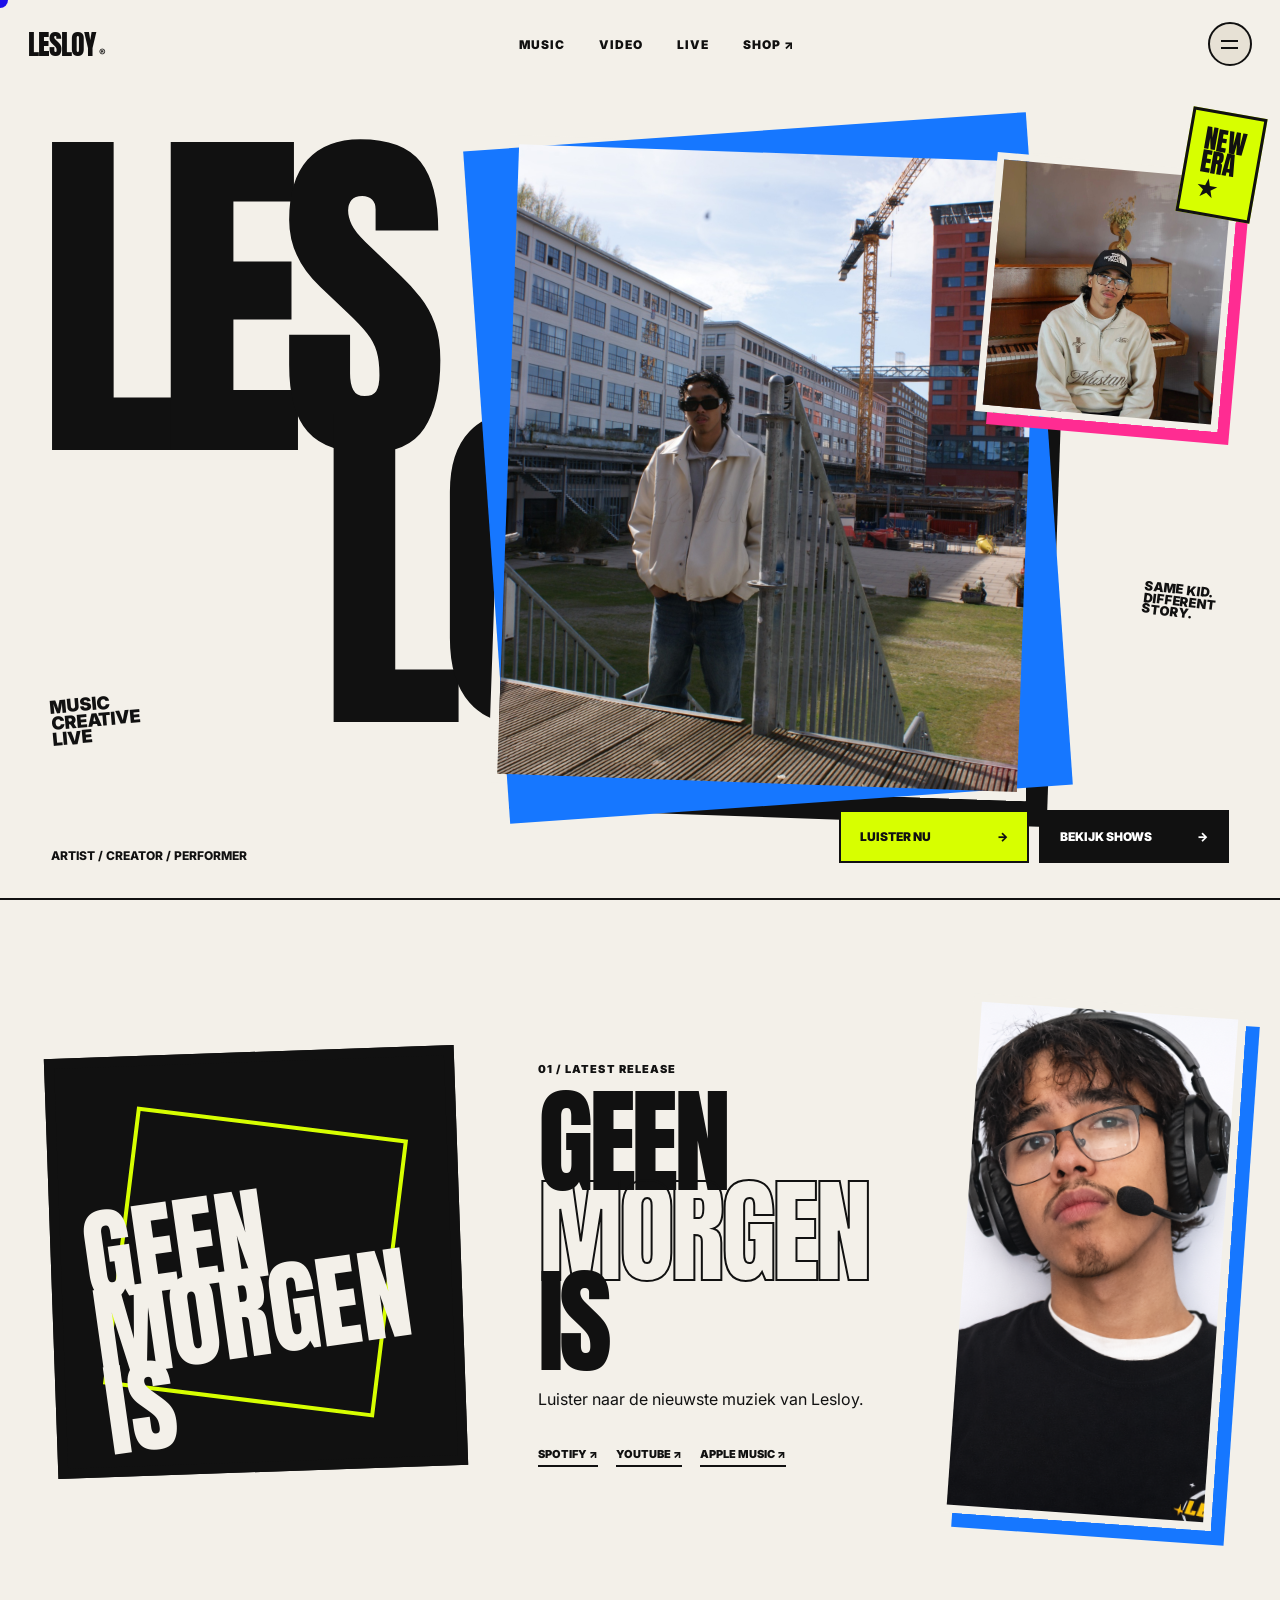
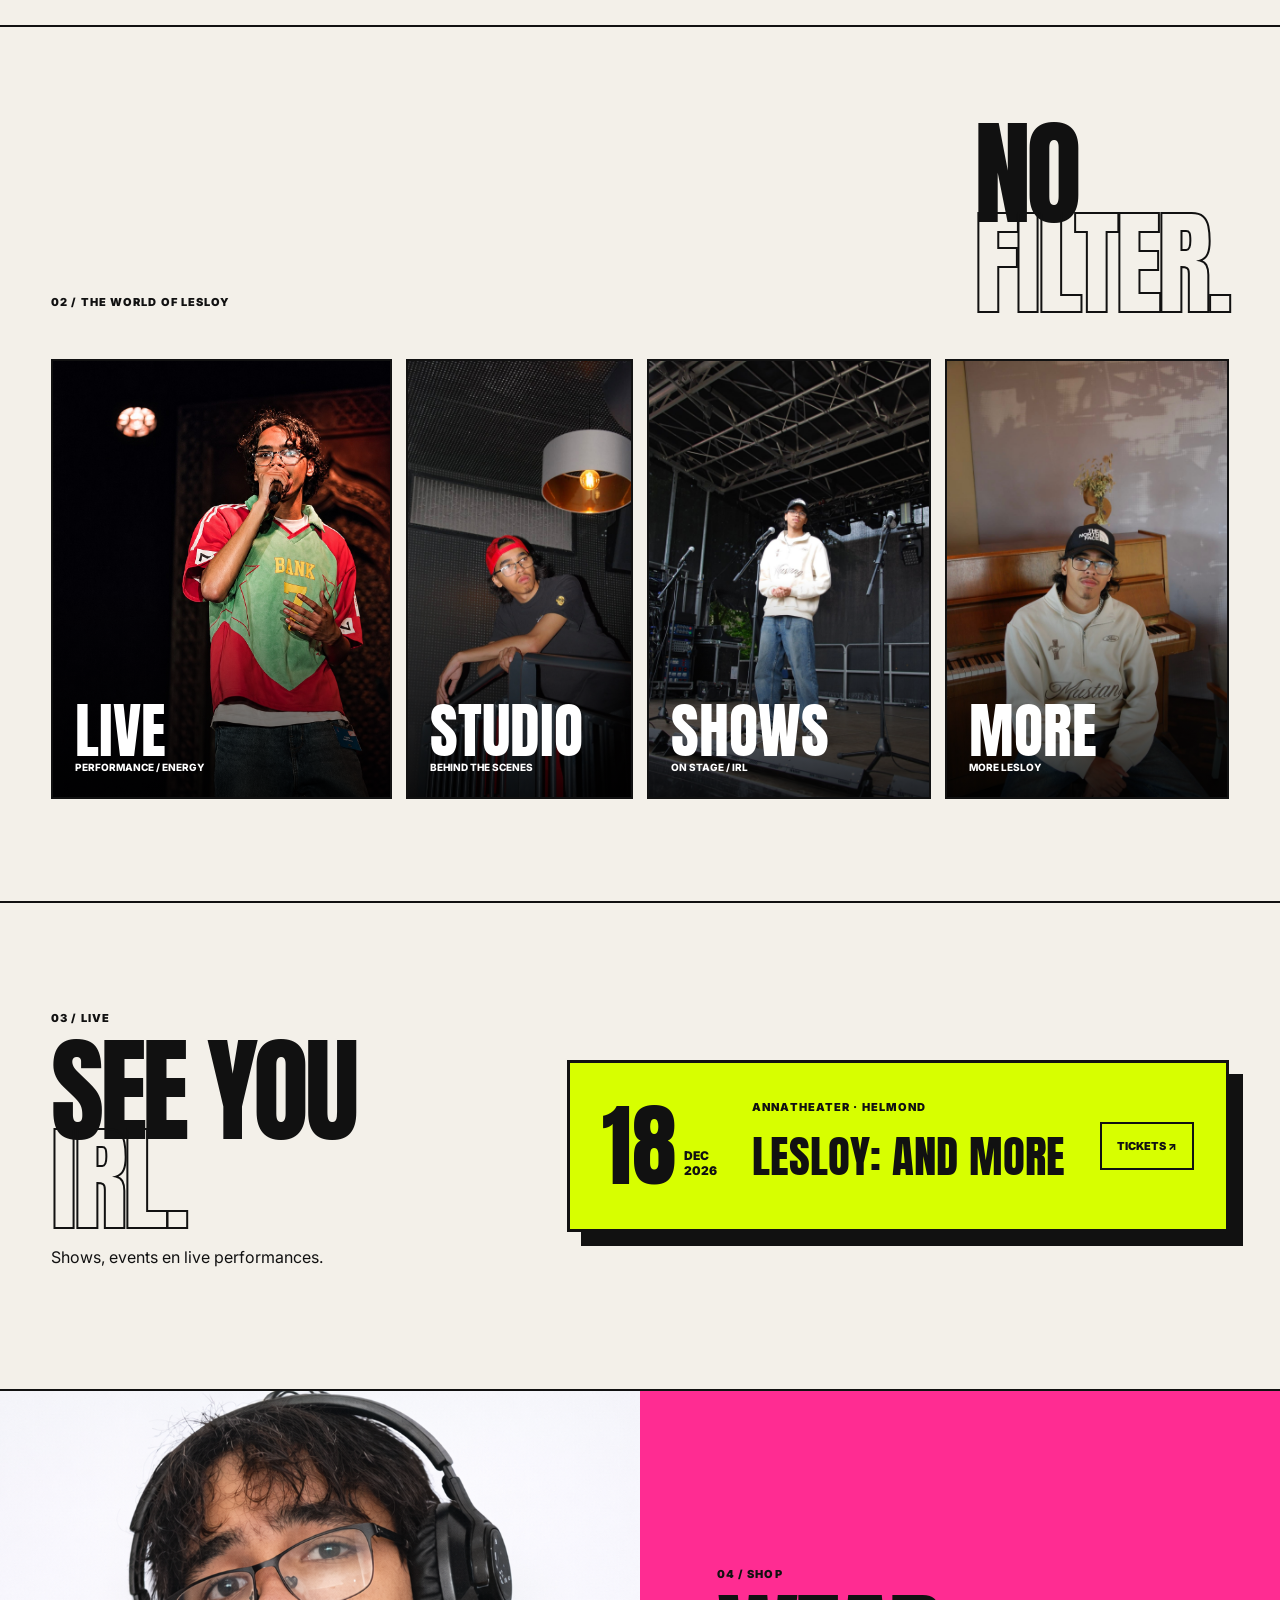
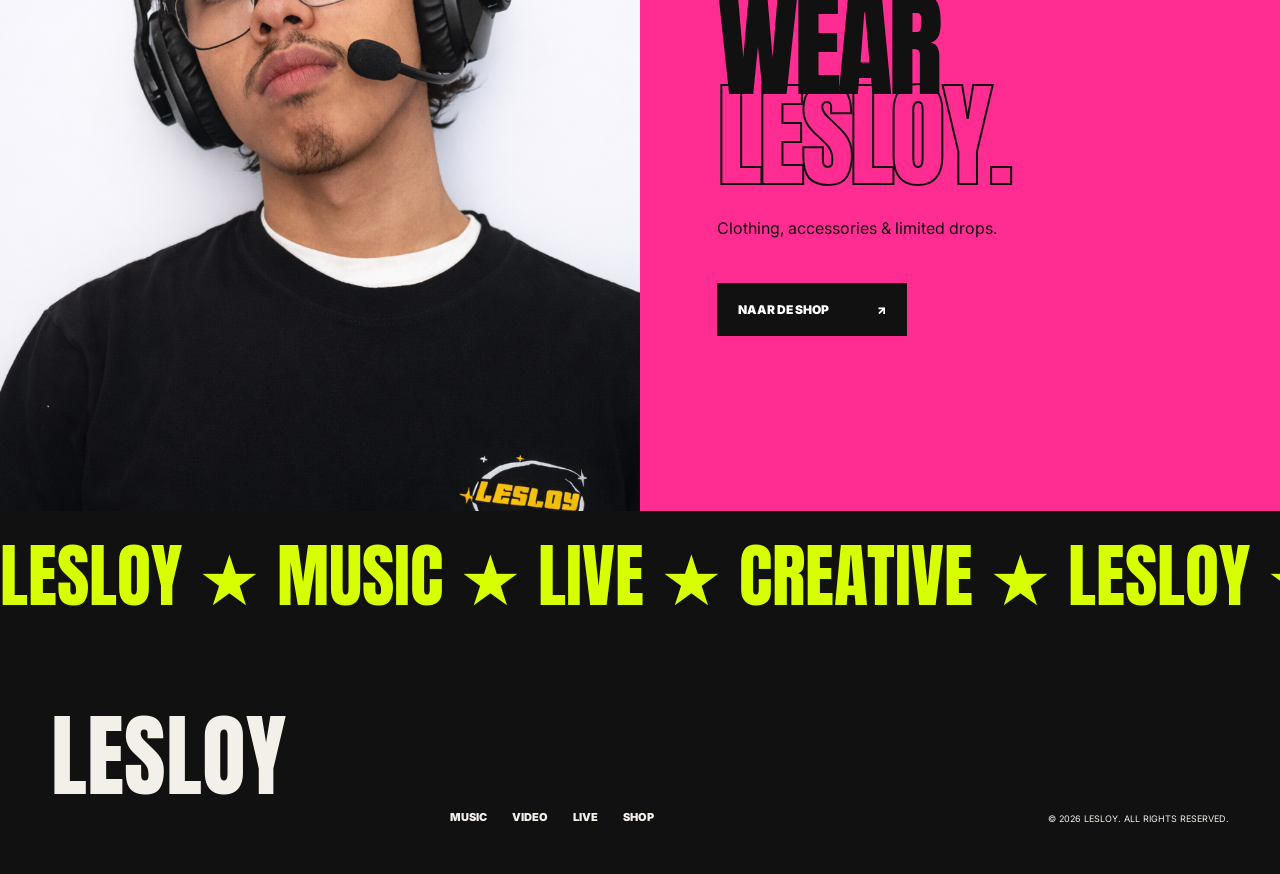
==== index.html @ 7dbcdb93 "Add files via upload" ====
<!doctype html>
<html lang="nl">
<head>
  <meta charset="utf-8">
  <meta name="viewport" content="width=device-width,initial-scale=1">
  <title>LESLOY — Music · Live · Creative</title>
  <meta name="description" content="Lesloy — music, live and creative.">
  <link rel="preconnect" href="https://fonts.googleapis.com">
  <link rel="preconnect" href="https://fonts.gstatic.com" crossorigin>
  <link href="https://fonts.googleapis.com/css2?family=Anton&family=Inter:wght@400;500;600;700;800;900&display=swap" rel="stylesheet">
  <link rel="stylesheet" href="style.css">
</head>
<body>
  <div class="cursor"></div>

  <header class="nav">
    <a class="logo" href="#top">LESLOY<span>®</span></a>
    <nav>
      <a href="#music">Music</a>
      <a href="#video">Video</a>
      <a href="#live">Live</a>
      <a href="https://lesloy.store/en-eur" target="_blank" rel="noreferrer">Shop ↗</a>
    </nav>
    <button class="menu" aria-label="menu"><i></i><i></i></button>
  </header>

  <main id="top">
    <section class="hero">
      <div class="scribble s1">MUSIC<br>CREATIVE<br>LIVE</div>
      <div class="scribble s2">SAME KID.<br>DIFFERENT<br>STORY.</div>
      <div class="hero-title" aria-label="Lesloy">
        <span>LES</span><span>LOY</span>
      </div>
      <div class="hero-photo">
        <img src="assets/hero.jpg" alt="Lesloy in the city">
      </div>
      <div class="hero-side">
        <div class="sticker">NEW<br>ERA<br>★</div>
        <div class="mini-photo"><img src="assets/piano.png" alt="Lesloy"></div>
      </div>
      <div class="hero-bottom">
        <p>Artist / Creator / Performer</p>
        <div class="hero-actions">
          <a class="btn acid" href="#music">Luister nu <span>→</span></a>
          <a class="btn dark" href="#live">Bekijk shows <span>→</span></a>
        </div>
      </div>
    </section>

    <section class="release" id="music">
      <div class="release-art">
        <div class="art-word">GEEN<br>MORGEN<br>IS</div>
      </div>
      <div class="release-copy">
        <small>01 / LATEST RELEASE</small>
        <h2>GEEN<br><em>MORGEN</em> IS</h2>
        <p>Luister naar de nieuwste muziek van Lesloy.</p>
        <div class="stream-row">
          <a href="#" aria-label="Spotify">SPOTIFY ↗</a>
          <a href="#" aria-label="YouTube">YOUTUBE ↗</a>
          <a href="#" aria-label="Apple Music">APPLE MUSIC ↗</a>
        </div>
      </div>
      <img class="release-photo" src="assets/portrait.png" alt="Lesloy portrait">
    </section>

    <section class="grid-section" id="video">
      <div class="section-head">
        <span>02 / THE WORLD OF LESLOY</span>
        <h2>NO<br><em>FILTER.</em></h2>
      </div>
      <div class="photo-grid">
        <article class="tile tile-a">
          <img src="assets/live-red.png" alt="Lesloy live">
          <div><strong>LIVE</strong><span>Performance / Energy</span></div>
        </article>
        <article class="tile tile-b">
          <img src="assets/studio.png" alt="Lesloy in the studio">
          <div><strong>STUDIO</strong><span>Behind the scenes</span></div>
        </article>
        <article class="tile tile-c">
          <img src="assets/stage.png" alt="Lesloy on stage">
          <div><strong>SHOWS</strong><span>On stage / IRL</span></div>
        </article>
        <article class="tile tile-d">
          <img src="assets/piano.png" alt="Lesloy at the piano">
          <div><strong>MORE</strong><span>More Lesloy</span></div>
        </article>
      </div>
    </section>

    <section class="live" id="live">
      <div class="live-copy">
        <small>03 / LIVE</small>
        <h2>SEE YOU<br><em>IRL.</em></h2>
        <p>Shows, events en live performances.</p>
      </div>
      <div class="show-card">
        <div class="show-date"><b>18</b><span>DEC<br>2026</span></div>
        <div><small>ANNATHEATER · HELMOND</small><h3>LESLOY: AND MORE</h3></div>
        <a href="https://lesloy.store/pages/shows" target="_blank" rel="noreferrer">TICKETS ↗</a>
      </div>
    </section>

    <section class="shop">
      <div class="shop-image"><img src="assets/portrait.png" alt="Lesloy"></div>
      <div class="shop-copy">
        <small>04 / SHOP</small>
        <h2>WEAR<br><em>LESLOY.</em></h2>
        <p>Clothing, accessories & limited drops.</p>
        <a class="btn dark" href="https://lesloy.store/en-eur" target="_blank" rel="noreferrer">Naar de shop <span>↗</span></a>
      </div>
    </section>

    <section class="marquee" aria-hidden="true">
      <div>LESLOY ★ MUSIC ★ LIVE ★ CREATIVE ★ LESLOY ★ MUSIC ★ LIVE ★ CREATIVE ★</div>
    </section>
  </main>

  <footer>
    <div class="footer-logo">LESLOY</div>
    <div class="footer-links">
      <a href="#music">Music</a><a href="#video">Video</a><a href="#live">Live</a>
      <a href="https://lesloy.store/en-eur" target="_blank" rel="noreferrer">Shop</a>
    </div>
    <div class="footer-note">© 2026 LESLOY. ALL RIGHTS RESERVED.</div>
  </footer>
  <script src="script.js"></script>
</body>
</html>
---- style.css ----
:root{
  --ink:#111;
  --paper:#f3f0e9;
  --acid:#d7ff00;
  --blue:#1677ff;
  --pink:#ff2c92;
  --line:rgba(17,17,17,.18);
}
*{box-sizing:border-box}
html{scroll-behavior:smooth}
body{margin:0;background:var(--paper);color:var(--ink);font-family:Inter,Arial,sans-serif;overflow-x:hidden}
a{color:inherit;text-decoration:none}
img{width:100%;height:100%;object-fit:cover;display:block}
.nav{position:fixed;z-index:20;top:0;left:0;width:100%;display:flex;align-items:center;justify-content:space-between;padding:22px 28px;mix-blend-mode:multiply}
.logo{font-family:Anton,sans-serif;font-size:28px;letter-spacing:-1px}
.logo span{font:700 10px Inter;margin-left:3px}
.nav nav{display:flex;gap:34px;text-transform:uppercase;font-size:12px;font-weight:900;letter-spacing:.08em}
.nav nav a{position:relative}
.nav nav a:after{content:"";position:absolute;left:0;bottom:-6px;width:0;height:3px;background:var(--ink);transition:.25s}
.nav nav a:hover:after{width:100%}
.menu{width:44px;height:44px;border:2px solid var(--ink);border-radius:50%;background:var(--paper);display:grid;place-content:center;gap:5px}
.menu i{width:17px;height:2px;background:var(--ink);display:block}
.hero{min-height:100vh;position:relative;padding:110px 4vw 40px;overflow:hidden;border-bottom:2px solid var(--ink)}
.hero-title{position:absolute;left:3vw;top:18vh;font-family:Anton,sans-serif;font-size:clamp(150px,28vw,470px);line-height:.76;letter-spacing:-.065em;z-index:2;pointer-events:none}
.hero-title span{display:block}
.hero-title span:last-child{margin-left:22vw}
.hero-photo{position:absolute;z-index:3;width:min(42vw,620px);height:72vh;left:39%;top:16vh;transform:rotate(2deg);border:9px solid var(--paper);box-shadow:22px 25px 0 var(--ink)}
.hero-photo:before{content:"";position:absolute;inset:-22px;background:var(--blue);z-index:-1;transform:rotate(-6deg)}
.hero-side{position:absolute;right:4vw;top:18vh;width:19vw;z-index:4}
.mini-photo{height:260px;border:7px solid var(--paper);transform:rotate(5deg);box-shadow:12px 12px 0 var(--pink)}
.sticker{position:absolute;z-index:5;right:-30px;top:-50px;background:var(--acid);border:3px solid var(--ink);padding:15px 13px;font:26px Anton;line-height:.9;transform:rotate(10deg)}
.scribble{position:absolute;z-index:5;font-weight:900;line-height:.9}
.s1{left:4vw;bottom:17vh;font-size:18px;transform:rotate(-5deg)}
.s2{right:5vw;bottom:31vh;font-size:13px;transform:rotate(7deg)}
.hero-bottom{position:absolute;z-index:6;left:4vw;bottom:35px;right:4vw;display:flex;justify-content:space-between;align-items:end}
.hero-bottom p{font-size:12px;text-transform:uppercase;font-weight:800;margin:0}
.hero-actions{display:flex;gap:10px}
.btn{display:inline-flex;justify-content:space-between;align-items:center;min-width:190px;padding:17px 19px;text-transform:uppercase;font-size:12px;font-weight:900;border:2px solid var(--ink);transition:.2s;gap:25px}
.btn:hover{transform:translate(-4px,-4px);box-shadow:6px 6px 0 var(--ink)}
.btn.acid{background:var(--acid)}
.btn.dark{background:var(--ink);color:white}
.release{display:grid;grid-template-columns:1.2fr 1fr .8fr;min-height:70vh;border-bottom:2px solid var(--ink);padding:8vw 4vw;gap:6vw;align-items:center}
.release-art{height:420px;background:var(--ink);position:relative;overflow:hidden;transform:rotate(-2deg);border:10px solid var(--ink)}
.release-art:after{content:"";position:absolute;inset:15%;border:4px solid var(--acid);transform:rotate(9deg)}
.art-word{position:absolute;z-index:2;color:var(--paper);font:clamp(65px,8vw,130px)/.76 Anton;left:8%;bottom:8%;transform:rotate(-6deg)}
.release-copy small,.live small,.shop small,.section-head span{font-size:11px;font-weight:900;letter-spacing:.1em}
.release-copy h2,.section-head h2,.live h2,.shop h2{font:clamp(70px,9vw,145px)/.78 Anton;margin:20px 0;letter-spacing:-.04em}
em{font-style:normal;-webkit-text-stroke:2px var(--ink);color:transparent}
.release-copy p,.live p,.shop p{max-width:360px;line-height:1.6}
.stream-row{display:flex;gap:18px;margin-top:35px;flex-wrap:wrap}
.stream-row a{font-size:11px;font-weight:900;border-bottom:2px solid var(--ink);padding-bottom:4px}
.release-photo{height:520px;transform:rotate(4deg);border:8px solid var(--paper);box-shadow:14px 14px 0 var(--blue)}
.grid-section{padding:8vw 4vw;border-bottom:2px solid var(--ink)}
.section-head{display:flex;justify-content:space-between;align-items:end;margin-bottom:50px}
.section-head h2{margin:0}
.photo-grid{display:grid;grid-template-columns:1.2fr .8fr 1fr 1fr;gap:14px}
.tile{height:440px;position:relative;overflow:hidden;border:2px solid var(--ink)}
.tile img{transition:transform .6s}
.tile:hover img{transform:scale(1.05)}
.tile:after{content:"";position:absolute;inset:0;background:linear-gradient(transparent 50%,rgba(0,0,0,.8))}
.tile div{position:absolute;z-index:2;bottom:22px;left:22px;color:white}
.tile strong{display:block;font:60px Anton;line-height:.8}
.tile span{font-size:10px;font-weight:800;text-transform:uppercase}
.live{padding:8vw 4vw;display:grid;grid-template-columns:1fr 1.6fr;gap:8vw;border-bottom:2px solid var(--ink);align-items:center}
.show-card{background:var(--acid);border:3px solid var(--ink);padding:32px;display:grid;grid-template-columns:120px 1fr auto;gap:30px;align-items:center;box-shadow:14px 14px 0 var(--ink)}
.show-date{display:flex;align-items:end;gap:8px}
.show-date b{font:90px Anton;line-height:.7}
.show-date span{font-size:12px;font-weight:900}
.show-card h3{font:45px Anton;margin:7px 0}
.show-card a{font-size:11px;font-weight:900;border:2px solid var(--ink);padding:15px}
.shop{display:grid;grid-template-columns:1fr 1fr;min-height:70vh;border-bottom:2px solid var(--ink)}
.shop-image{height:80vh}
.shop-copy{padding:8vw 6vw;display:flex;flex-direction:column;justify-content:center;background:var(--pink)}
.shop-copy .btn{width:max-content;margin-top:25px}
.marquee{overflow:hidden;white-space:nowrap;background:var(--ink);color:var(--acid);font:70px Anton;padding:10px 0}
.marquee div{display:inline-block;animation:marquee 20s linear infinite}
@keyframes marquee{to{transform:translateX(-50%)}}
footer{background:var(--ink);color:var(--paper);padding:50px 4vw;display:grid;grid-template-columns:1fr 1fr 1fr;gap:20px;align-items:end}
.footer-logo{font:90px Anton}
.footer-links{display:flex;gap:25px;text-transform:uppercase;font-size:11px;font-weight:900}
.footer-note{text-align:right;font-size:9px}
.cursor{position:fixed;width:16px;height:16px;border-radius:50%;background:var(--acid);mix-blend-mode:difference;z-index:100;pointer-events:none;transform:translate(-50%,-50%);transition:width .15s,height .15s}
@media(max-width:900px){
  .nav{padding:17px}
  .nav nav{display:none}
  .hero{min-height:900px;padding:90px 17px 25px}
  .hero-title{font-size:42vw;top:22vh;left:2vw}
  .hero-title span:last-child{margin-left:8vw}
  .hero-photo{left:12%;top:27vh;width:70vw;height:52vh}
  .hero-side{right:4vw;top:17vh;width:30vw}
  .mini-photo{height:170px}
  .scribble.s1{left:5vw;bottom:16vh}.scribble.s2{right:4vw;bottom:28vh}
  .hero-bottom{display:block;bottom:25px}.hero-actions{margin-top:14px;flex-direction:column}
  .btn{width:100%;min-width:0}
  .release,.live,.shop{grid-template-columns:1fr;padding:16vw 5vw;gap:50px}
  .release-art{height:330px}.release-photo{height:460px}
  .section-head{display:block}.photo-grid{grid-template-columns:1fr 1fr}.tile{height:330px}
  .tile strong{font-size:43px}
  .show-card{grid-template-columns:1fr;gap:18px}
  .show-date b{font-size:70px}
  .shop-image{height:65vh}
  .shop-copy h2{font-size:90px}
  footer{grid-template-columns:1fr}.footer-note{text-align:left}
}

.reveal{opacity:0;transform:translateY(35px);transition:opacity .8s ease,transform .8s ease}
.reveal.in{opacity:1;transform:none}
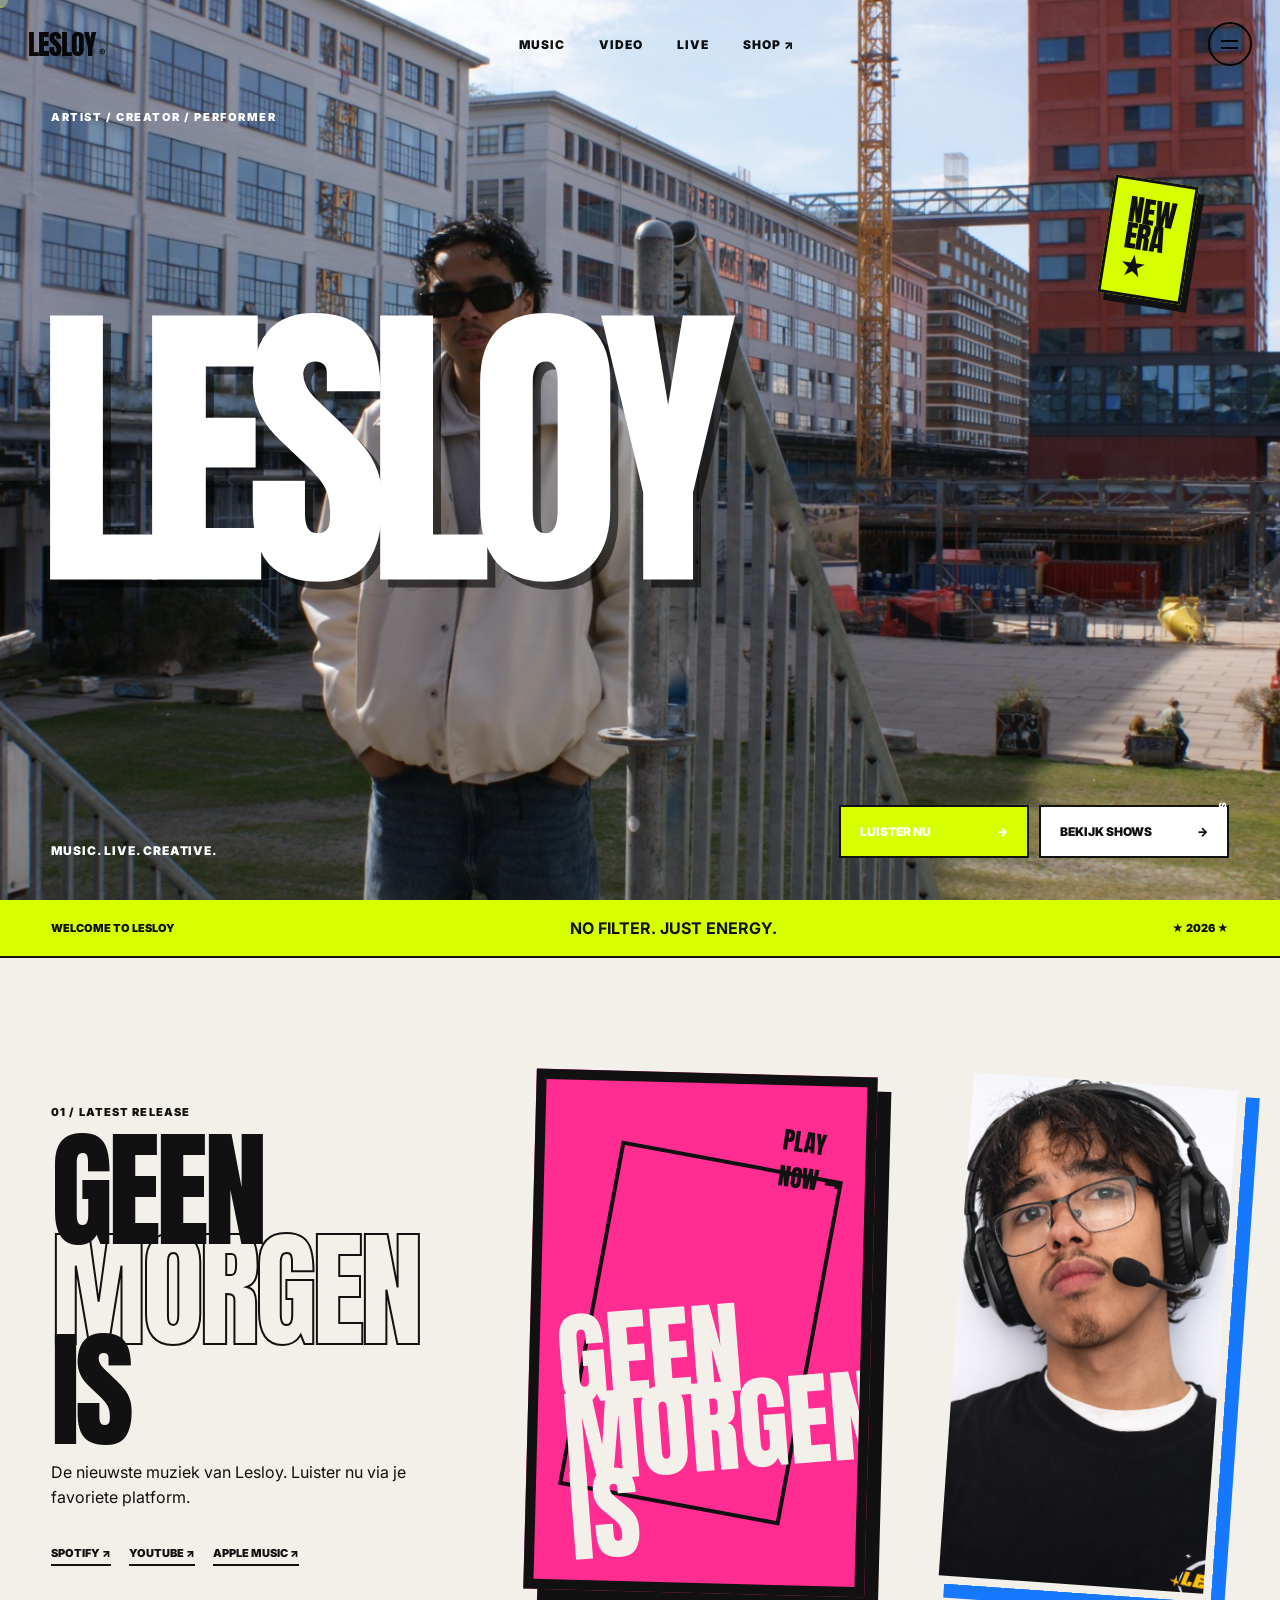
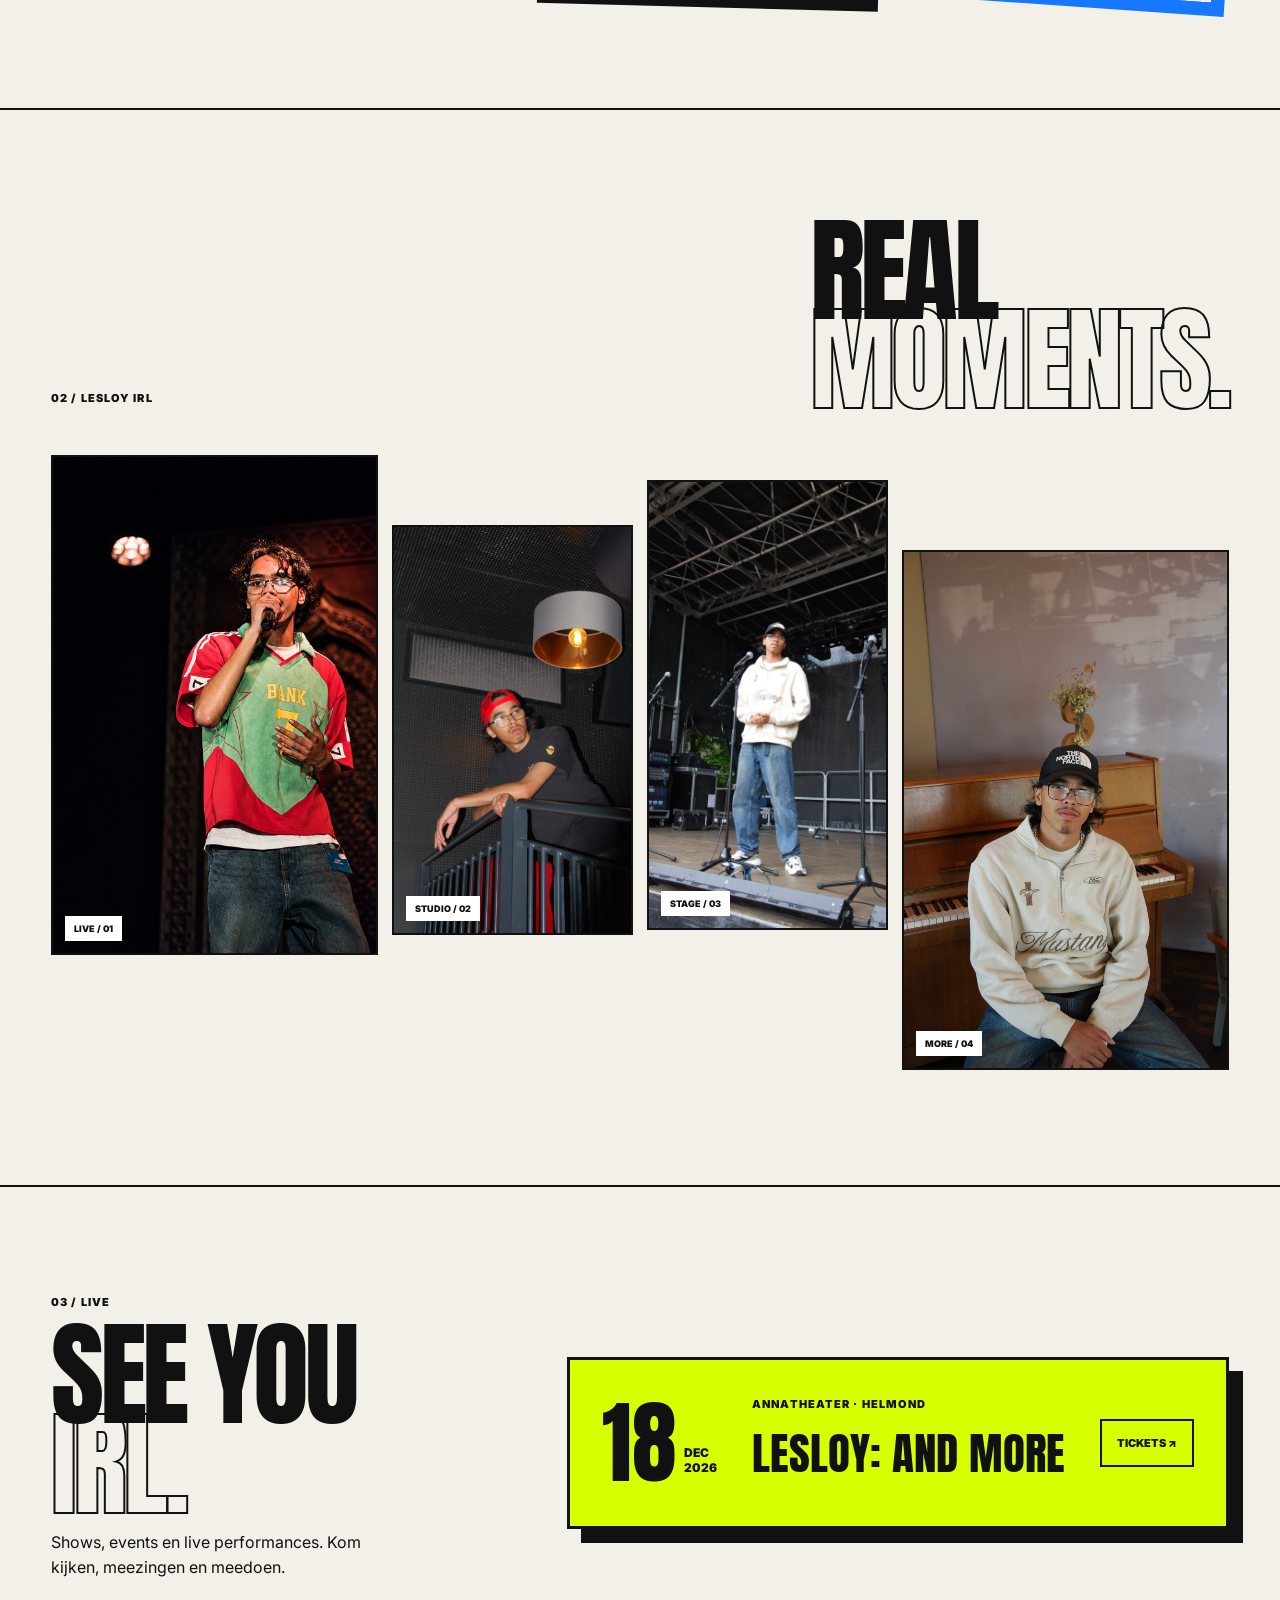
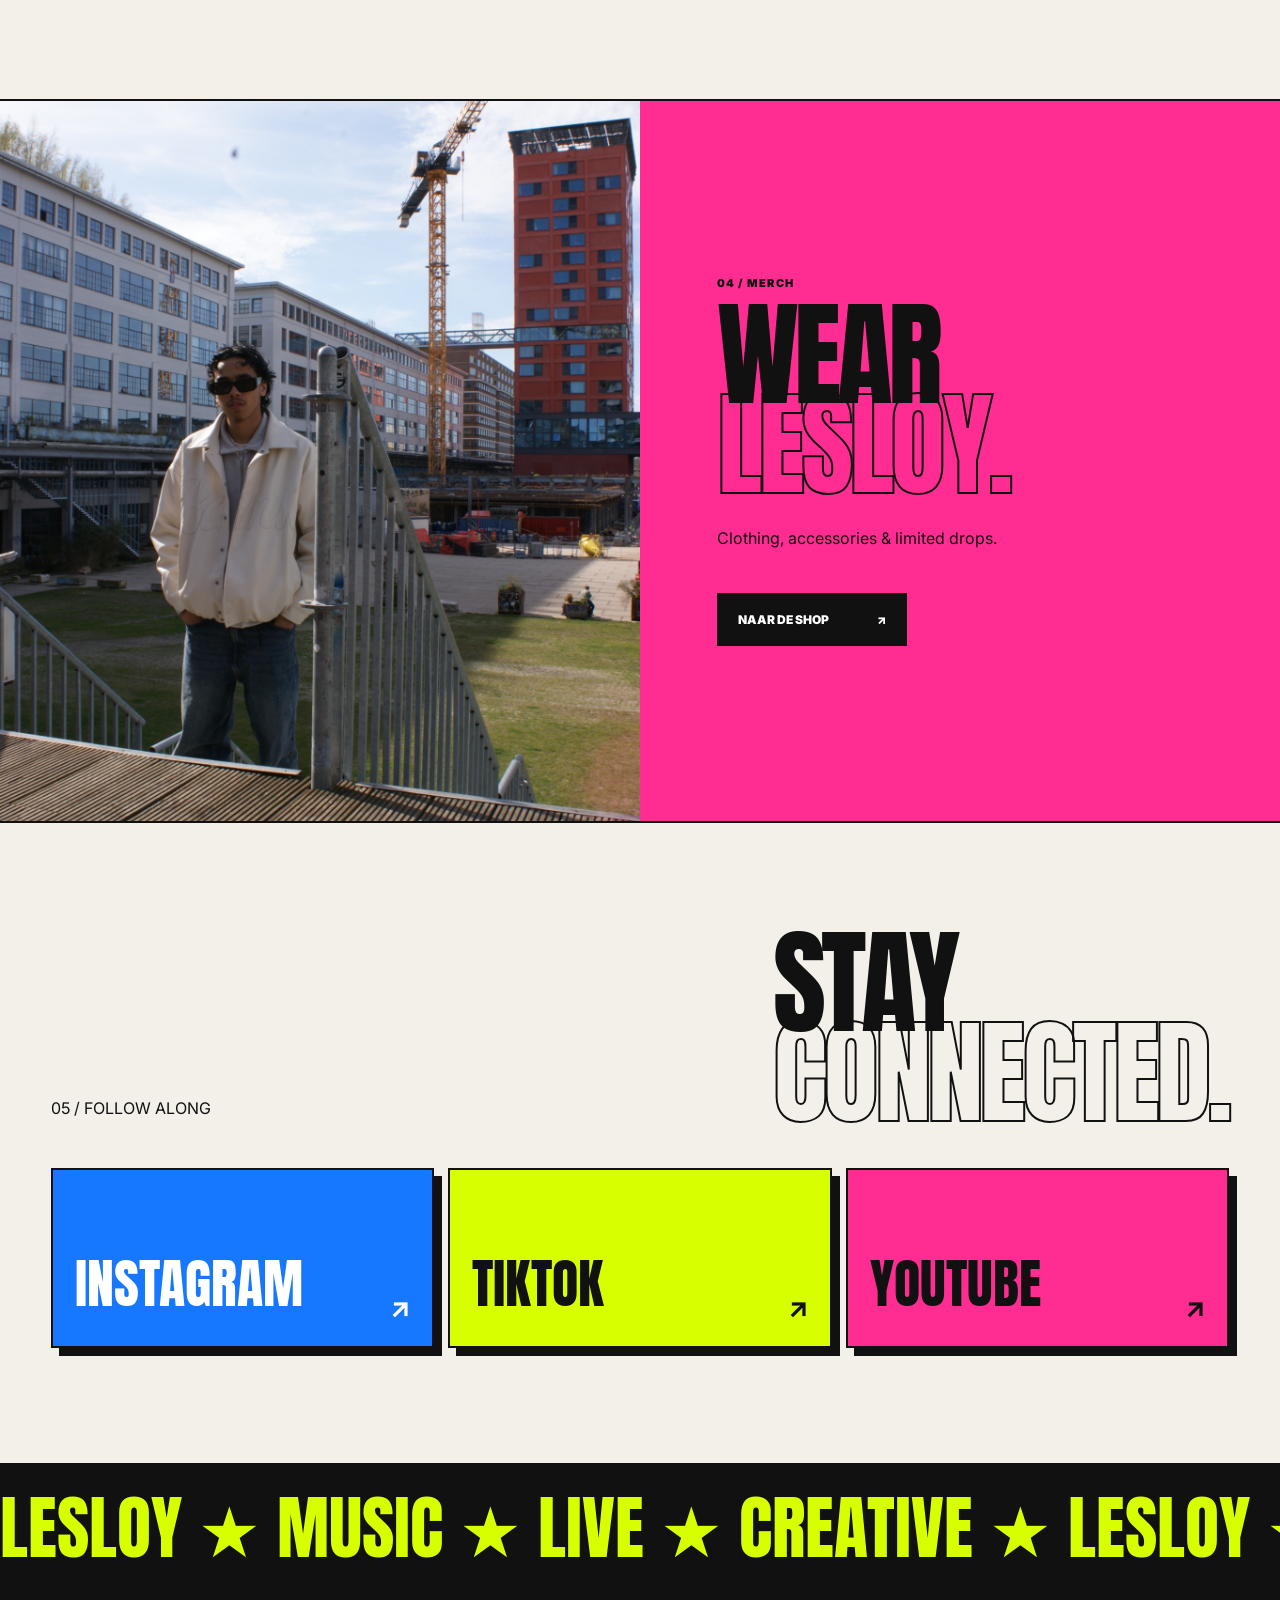
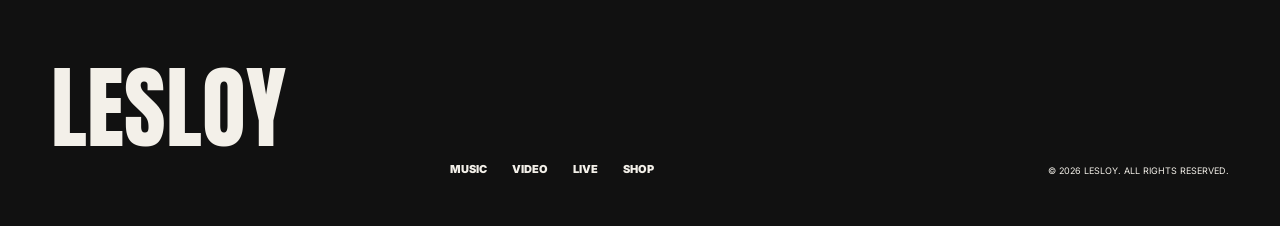
==== commit 5fbef261: "Add files via upload" ====
--- a/index.html
+++ b/index.html
@@ -25,97 +25,95 @@
   </header>
 
   <main id="top">
-    <section class="hero">
-      <div class="scribble s1">MUSIC<br>CREATIVE<br>LIVE</div>
-      <div class="scribble s2">SAME KID.<br>DIFFERENT<br>STORY.</div>
-      <div class="hero-title" aria-label="Lesloy">
-        <span>LES</span><span>LOY</span>
+  <section class="hero">
+    <div class="hero-photo"><img src="assets/hero.jpg" alt="Lesloy"></div>
+    <div class="hero-overlay"></div>
+    <div class="hero-word">LESLOY</div>
+    <div class="hero-tag">ARTIST / CREATOR / PERFORMER</div>
+    <div class="hero-sticker">NEW<br>ERA<br>★</div>
+    <div class="hero-copy">
+      <p>Music. Live. Creative.</p>
+      <div class="hero-actions">
+        <a class="btn acid" href="#music">Luister nu <span>→</span></a>
+        <a class="btn light" href="#live">Bekijk shows <span>→</span></a>
       </div>
-      <div class="hero-photo">
-        <img src="assets/hero.jpg" alt="Lesloy in the city">
+    </div>
+    <div class="hero-scroll">SCROLL ↓</div>
+  </section>
+
+  <section class="intro-strip">
+    <span>WELCOME TO LESLOY</span>
+    <strong>NO FILTER. JUST ENERGY.</strong>
+    <span>★ 2026 ★</span>
+  </section>
+
+  <section class="release" id="music">
+    <div class="release-copy">
+      <small>01 / LATEST RELEASE</small>
+      <h2>GEEN<br><em>MORGEN</em> IS</h2>
+      <p>De nieuwste muziek van Lesloy. Luister nu via je favoriete platform.</p>
+      <div class="stream-row">
+        <a href="#" aria-label="Spotify">SPOTIFY ↗</a>
+        <a href="#" aria-label="YouTube">YOUTUBE ↗</a>
+        <a href="#" aria-label="Apple Music">APPLE MUSIC ↗</a>
       </div>
-      <div class="hero-side">
-        <div class="sticker">NEW<br>ERA<br>★</div>
-        <div class="mini-photo"><img src="assets/piano.png" alt="Lesloy"></div>
-      </div>
-      <div class="hero-bottom">
-        <p>Artist / Creator / Performer</p>
-        <div class="hero-actions">
-          <a class="btn acid" href="#music">Luister nu <span>→</span></a>
-          <a class="btn dark" href="#live">Bekijk shows <span>→</span></a>
-        </div>
-      </div>
-    </section>
+    </div>
+    <div class="release-art">
+      <div class="art-word">GEEN<br>MORGEN<br>IS</div>
+      <span>PLAY<br>NOW →</span>
+    </div>
+    <div class="release-photo"><img src="assets/portrait.png" alt="Lesloy portrait"></div>
+  </section>
 
-    <section class="release" id="music">
-      <div class="release-art">
-        <div class="art-word">GEEN<br>MORGEN<br>IS</div>
-      </div>
-      <div class="release-copy">
-        <small>01 / LATEST RELEASE</small>
-        <h2>GEEN<br><em>MORGEN</em> IS</h2>
-        <p>Luister naar de nieuwste muziek van Lesloy.</p>
-        <div class="stream-row">
-          <a href="#" aria-label="Spotify">SPOTIFY ↗</a>
-          <a href="#" aria-label="YouTube">YOUTUBE ↗</a>
-          <a href="#" aria-label="Apple Music">APPLE MUSIC ↗</a>
-        </div>
-      </div>
-      <img class="release-photo" src="assets/portrait.png" alt="Lesloy portrait">
-    </section>
+  <section class="gallery" id="video">
+    <div class="section-head">
+      <span>02 / LESLOY IRL</span>
+      <h2>REAL<br><em>MOMENTS.</em></h2>
+    </div>
+    <div class="gallery-grid">
+      <figure class="photo p1"><img src="assets/live-red.png" alt="Lesloy live"><figcaption>LIVE / 01</figcaption></figure>
+      <figure class="photo p2"><img src="assets/studio.png" alt="Lesloy studio"><figcaption>STUDIO / 02</figcaption></figure>
+      <figure class="photo p3"><img src="assets/stage.png" alt="Lesloy stage"><figcaption>STAGE / 03</figcaption></figure>
+      <figure class="photo p4"><img src="assets/piano.png" alt="Lesloy piano"><figcaption>MORE / 04</figcaption></figure>
+    </div>
+  </section>
 
-    <section class="grid-section" id="video">
-      <div class="section-head">
-        <span>02 / THE WORLD OF LESLOY</span>
-        <h2>NO<br><em>FILTER.</em></h2>
-      </div>
-      <div class="photo-grid">
-        <article class="tile tile-a">
-          <img src="assets/live-red.png" alt="Lesloy live">
-          <div><strong>LIVE</strong><span>Performance / Energy</span></div>
-        </article>
-        <article class="tile tile-b">
-          <img src="assets/studio.png" alt="Lesloy in the studio">
-          <div><strong>STUDIO</strong><span>Behind the scenes</span></div>
-        </article>
-        <article class="tile tile-c">
-          <img src="assets/stage.png" alt="Lesloy on stage">
-          <div><strong>SHOWS</strong><span>On stage / IRL</span></div>
-        </article>
-        <article class="tile tile-d">
-          <img src="assets/piano.png" alt="Lesloy at the piano">
-          <div><strong>MORE</strong><span>More Lesloy</span></div>
-        </article>
-      </div>
-    </section>
+  <section class="live" id="live">
+    <div class="live-copy">
+      <small>03 / LIVE</small>
+      <h2>SEE YOU<br><em>IRL.</em></h2>
+      <p>Shows, events en live performances. Kom kijken, meezingen en meedoen.</p>
+    </div>
+    <div class="show-card">
+      <div class="show-date"><b>18</b><span>DEC<br>2026</span></div>
+      <div><small>ANNATHEATER · HELMOND</small><h3>LESLOY: AND MORE</h3></div>
+      <a href="https://lesloy.store/pages/shows" target="_blank" rel="noreferrer">TICKETS ↗</a>
+    </div>
+  </section>
 
-    <section class="live" id="live">
-      <div class="live-copy">
-        <small>03 / LIVE</small>
-        <h2>SEE YOU<br><em>IRL.</em></h2>
-        <p>Shows, events en live performances.</p>
-      </div>
-      <div class="show-card">
-        <div class="show-date"><b>18</b><span>DEC<br>2026</span></div>
-        <div><small>ANNATHEATER · HELMOND</small><h3>LESLOY: AND MORE</h3></div>
-        <a href="https://lesloy.store/pages/shows" target="_blank" rel="noreferrer">TICKETS ↗</a>
-      </div>
-    </section>
+  <section class="shop">
+    <div class="shop-image"><img src="assets/hero.jpg" alt="Lesloy"></div>
+    <div class="shop-copy">
+      <small>04 / MERCH</small>
+      <h2>WEAR<br><em>LESLOY.</em></h2>
+      <p>Clothing, accessories & limited drops.</p>
+      <a class="btn dark" href="https://lesloy.store/en-eur" target="_blank" rel="noreferrer">Naar de shop <span>↗</span></a>
+    </div>
+  </section>
 
-    <section class="shop">
-      <div class="shop-image"><img src="assets/portrait.png" alt="Lesloy"></div>
-      <div class="shop-copy">
-        <small>04 / SHOP</small>
-        <h2>WEAR<br><em>LESLOY.</em></h2>
-        <p>Clothing, accessories & limited drops.</p>
-        <a class="btn dark" href="https://lesloy.store/en-eur" target="_blank" rel="noreferrer">Naar de shop <span>↗</span></a>
-      </div>
-    </section>
+  <section class="social">
+    <div class="social-head"><span>05 / FOLLOW ALONG</span><h2>STAY<br><em>CONNECTED.</em></h2></div>
+    <div class="social-grid">
+      <a href="#" class="social-card blue">INSTAGRAM <b>↗</b></a>
+      <a href="#" class="social-card acid">TIKTOK <b>↗</b></a>
+      <a href="#" class="social-card pink">YOUTUBE <b>↗</b></a>
+    </div>
+  </section>
 
-    <section class="marquee" aria-hidden="true">
-      <div>LESLOY ★ MUSIC ★ LIVE ★ CREATIVE ★ LESLOY ★ MUSIC ★ LIVE ★ CREATIVE ★</div>
-    </section>
-  </main>
+  <section class="marquee" aria-hidden="true">
+    <div>LESLOY ★ MUSIC ★ LIVE ★ CREATIVE ★ LESLOY ★ MUSIC ★ LIVE ★ CREATIVE ★</div>
+  </section>
+</main>
 
   <footer>
     <div class="footer-logo">LESLOY</div>
--- a/style.css
+++ b/style.css
@@ -105,3 +105,47 @@
 
 .reveal{opacity:0;transform:translateY(35px);transition:opacity .8s ease,transform .8s ease}
 .reveal.in{opacity:1;transform:none}
+
+/* V2 — photo-first homepage */
+.hero{min-height:100svh;padding:0;position:relative;background:#111;color:#fff;border-bottom:0;display:flex;align-items:flex-end}
+.hero-photo{position:absolute;inset:0;width:100%;height:100%;left:0;top:0;transform:none;border:0;box-shadow:none}
+.hero-photo:before{display:none}
+.hero-overlay{position:absolute;inset:0;background:linear-gradient(180deg,rgba(0,0,0,.12) 15%,rgba(0,0,0,.1) 45%,rgba(0,0,0,.78) 100%);z-index:2}
+.hero-word{position:absolute;z-index:3;left:3vw;top:50%;transform:translateY(-50%);font:clamp(120px,24vw,400px)/.72 Anton;letter-spacing:-.065em;color:#fff;text-shadow:8px 8px 0 rgba(0,0,0,.55)}
+.hero-tag{position:absolute;z-index:4;top:110px;left:4vw;font-size:11px;font-weight:900;letter-spacing:.14em}
+.hero-sticker{position:absolute;z-index:5;right:7vw;top:20%;background:var(--acid);color:#111;border:3px solid #111;padding:17px 15px;font:30px/0.88 Anton;transform:rotate(9deg);box-shadow:7px 7px 0 #111}
+.hero-copy{position:relative;z-index:4;padding:0 4vw 42px;width:100%;display:flex;justify-content:space-between;align-items:end}
+.hero-copy p{text-transform:uppercase;font-size:12px;font-weight:900;letter-spacing:.08em;margin:0}
+.hero-actions{display:flex;gap:10px}
+.btn.light{background:#fff;color:#111}
+.hero-scroll{position:absolute;right:4vw;bottom:45px;z-index:5;font-size:10px;font-weight:900;writing-mode:vertical-rl}
+.intro-strip{display:flex;justify-content:space-between;align-items:center;gap:20px;background:var(--acid);padding:18px 4vw;border-bottom:2px solid #111;text-transform:uppercase;font-size:11px;font-weight:900}
+.intro-strip strong{font-size:16px}
+.release{grid-template-columns:1fr .85fr .7fr;min-height:78vh;padding:9vw 4vw}
+.release-copy h2{font-size:clamp(80px,10vw,155px)}
+.release-art{height:520px;background:#ff2c92;border-color:#111;box-shadow:14px 14px 0 #111;transform:rotate(1.5deg)}
+.release-art:after{border-color:#111}
+.release-art span{position:absolute;right:7%;top:8%;z-index:3;font:24px Anton;transform:rotate(7deg)}
+.release-photo{height:520px;box-shadow:14px 14px 0 var(--blue)}
+.gallery{padding:9vw 4vw;border-bottom:2px solid #111}
+.gallery .section-head{align-items:end}
+.gallery-grid{display:grid;grid-template-columns:1.15fr .85fr .85fr 1.15fr;gap:14px;align-items:start}
+.photo{position:relative;margin:0;border:2px solid #111;overflow:hidden;background:#111}
+.photo img{transition:transform .6s}
+.photo:hover img{transform:scale(1.04)}
+.photo figcaption{position:absolute;left:12px;bottom:12px;background:#fff;color:#111;padding:7px 9px;font-size:9px;font-weight:900}
+.p1{height:500px}.p2{height:410px;margin-top:70px}.p3{height:450px;margin-top:25px}.p4{height:520px;margin-top:95px}
+.social{padding:9vw 4vw;border-bottom:2px solid #111}
+.social-head{display:flex;justify-content:space-between;align-items:end;margin-bottom:50px}
+.social-head h2{font:clamp(70px,9vw,145px)/.78 Anton;margin:0;letter-spacing:-.04em}
+.social-grid{display:grid;grid-template-columns:repeat(3,1fr);gap:14px}
+.social-card{min-height:180px;border:2px solid #111;padding:22px;display:flex;justify-content:space-between;align-items:end;font:54px Anton;box-shadow:8px 8px 0 #111;transition:.2s}
+.social-card:hover{transform:translate(-4px,-4px)}
+.social-card b{font:700 28px Inter}
+.social-card.blue{background:var(--blue);color:#fff}.social-card.acid{background:var(--acid)}.social-card.pink{background:var(--pink)}
+@media(max-width:900px){
+ .hero{min-height:800px}.hero-tag{top:82px;left:17px}.hero-word{font-size:32vw;left:3vw}
+ .hero-sticker{right:5vw;top:18%;font-size:24px}.hero-copy{display:block;padding:0 17px 25px}.hero-actions{margin-top:14px;flex-direction:column}
+ .hero-scroll{right:17px;bottom:30px}.intro-strip{padding:15px 17px}.intro-strip strong{font-size:11px}
+ .gallery-grid{grid-template-columns:1fr 1fr}.p1,.p2,.p3,.p4{height:330px;margin:0}.social-grid{grid-template-columns:1fr}
+}
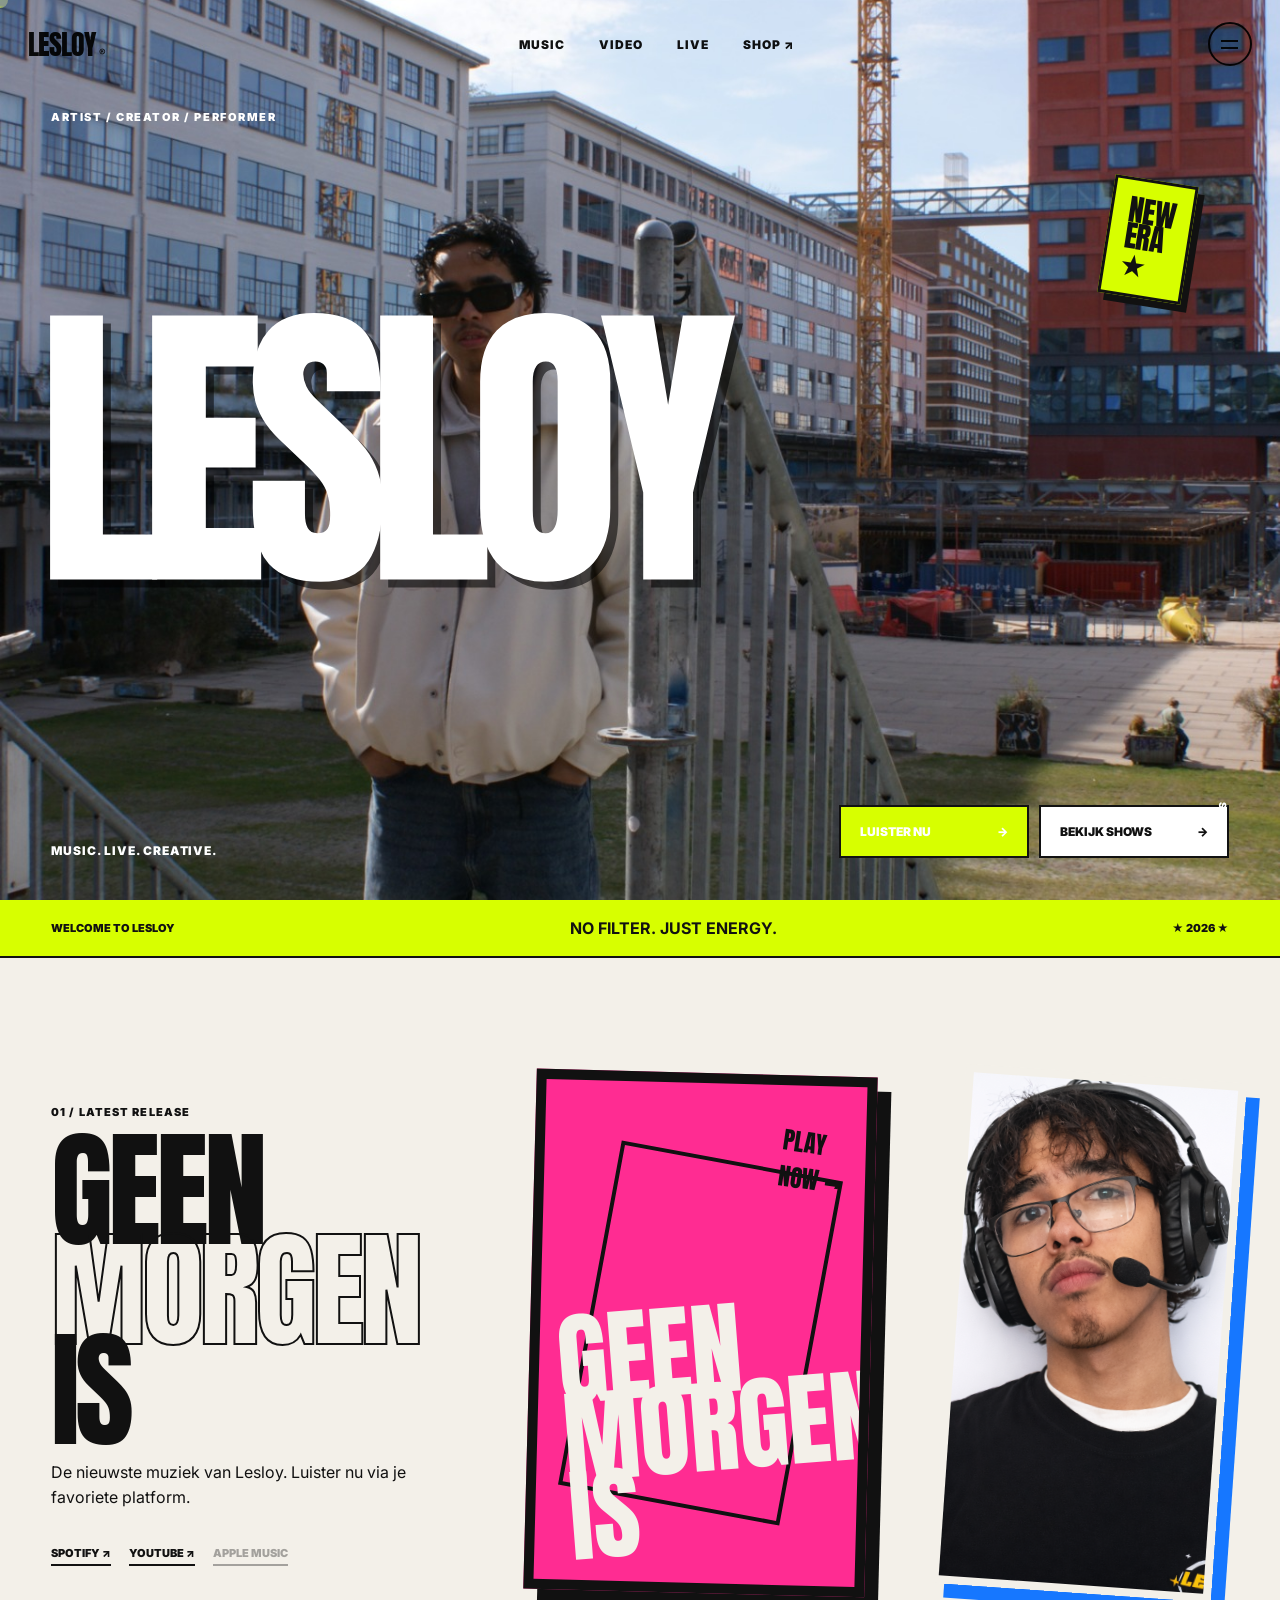
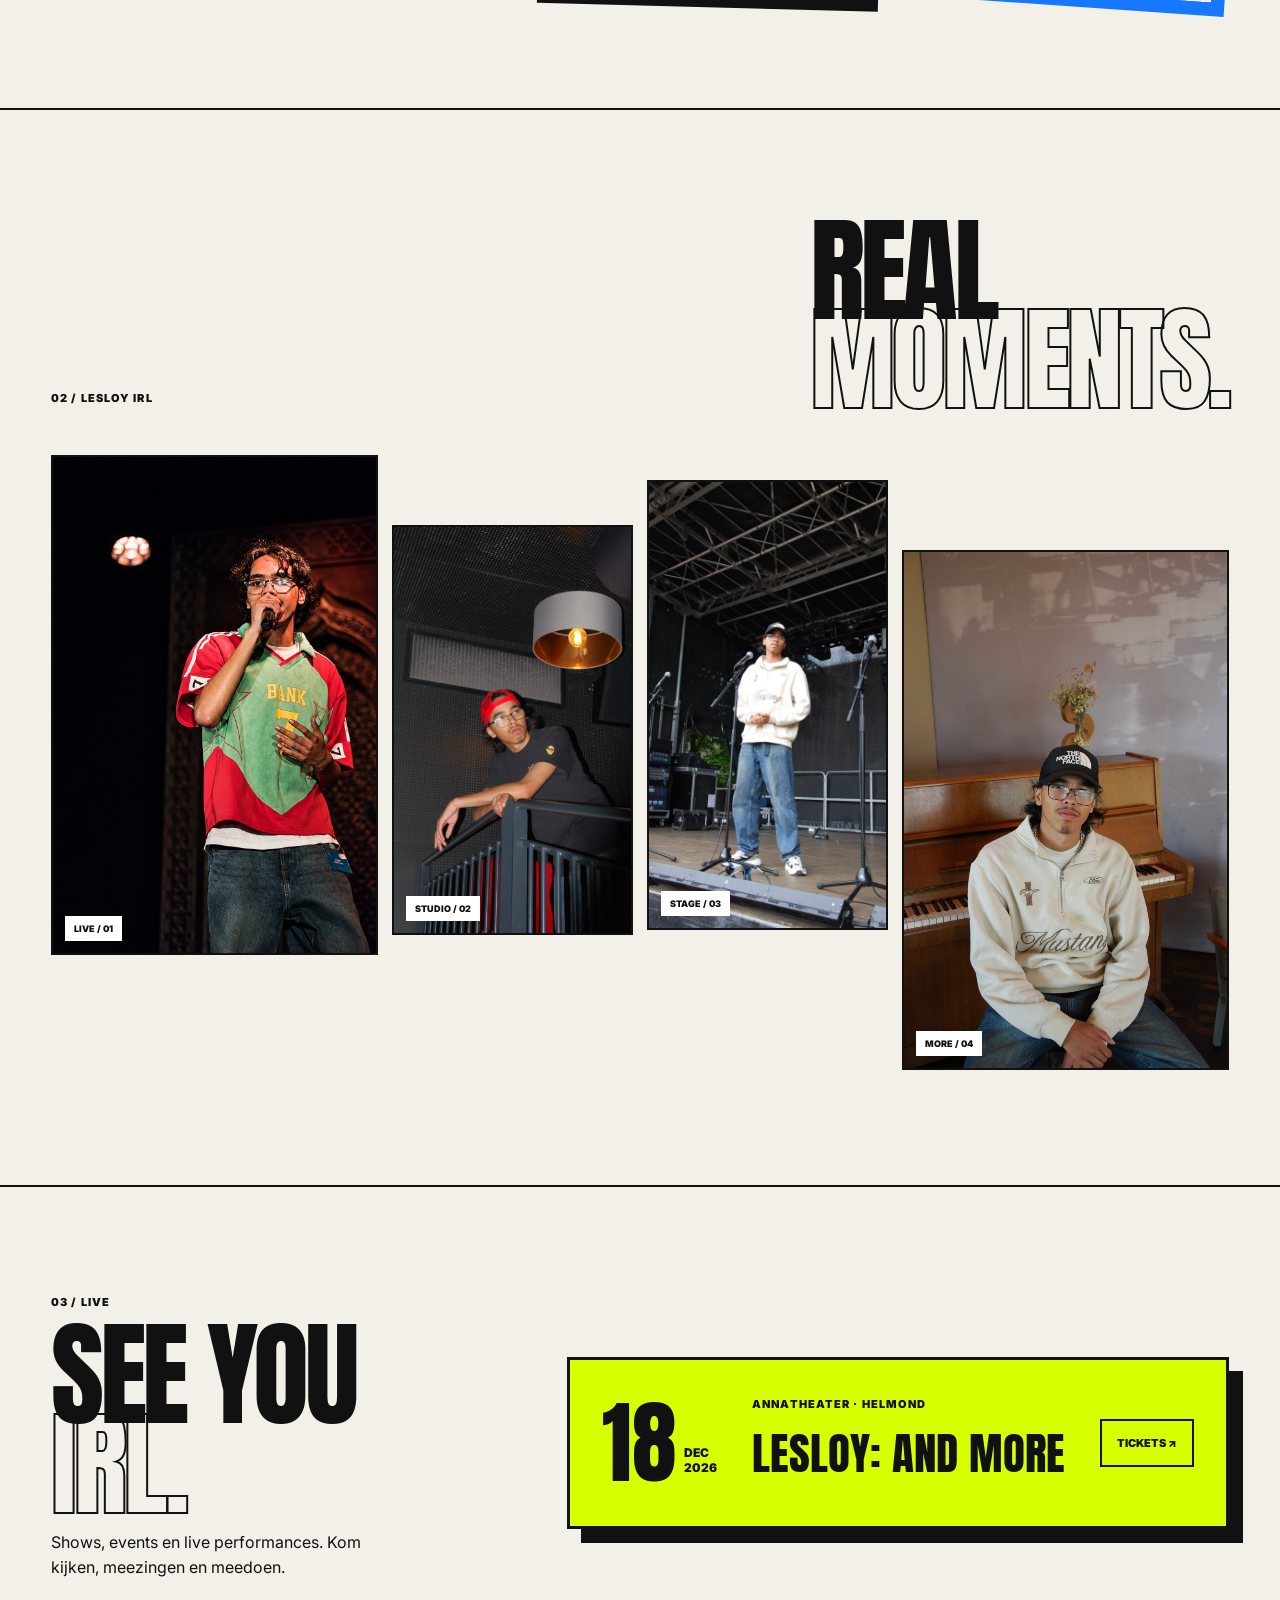
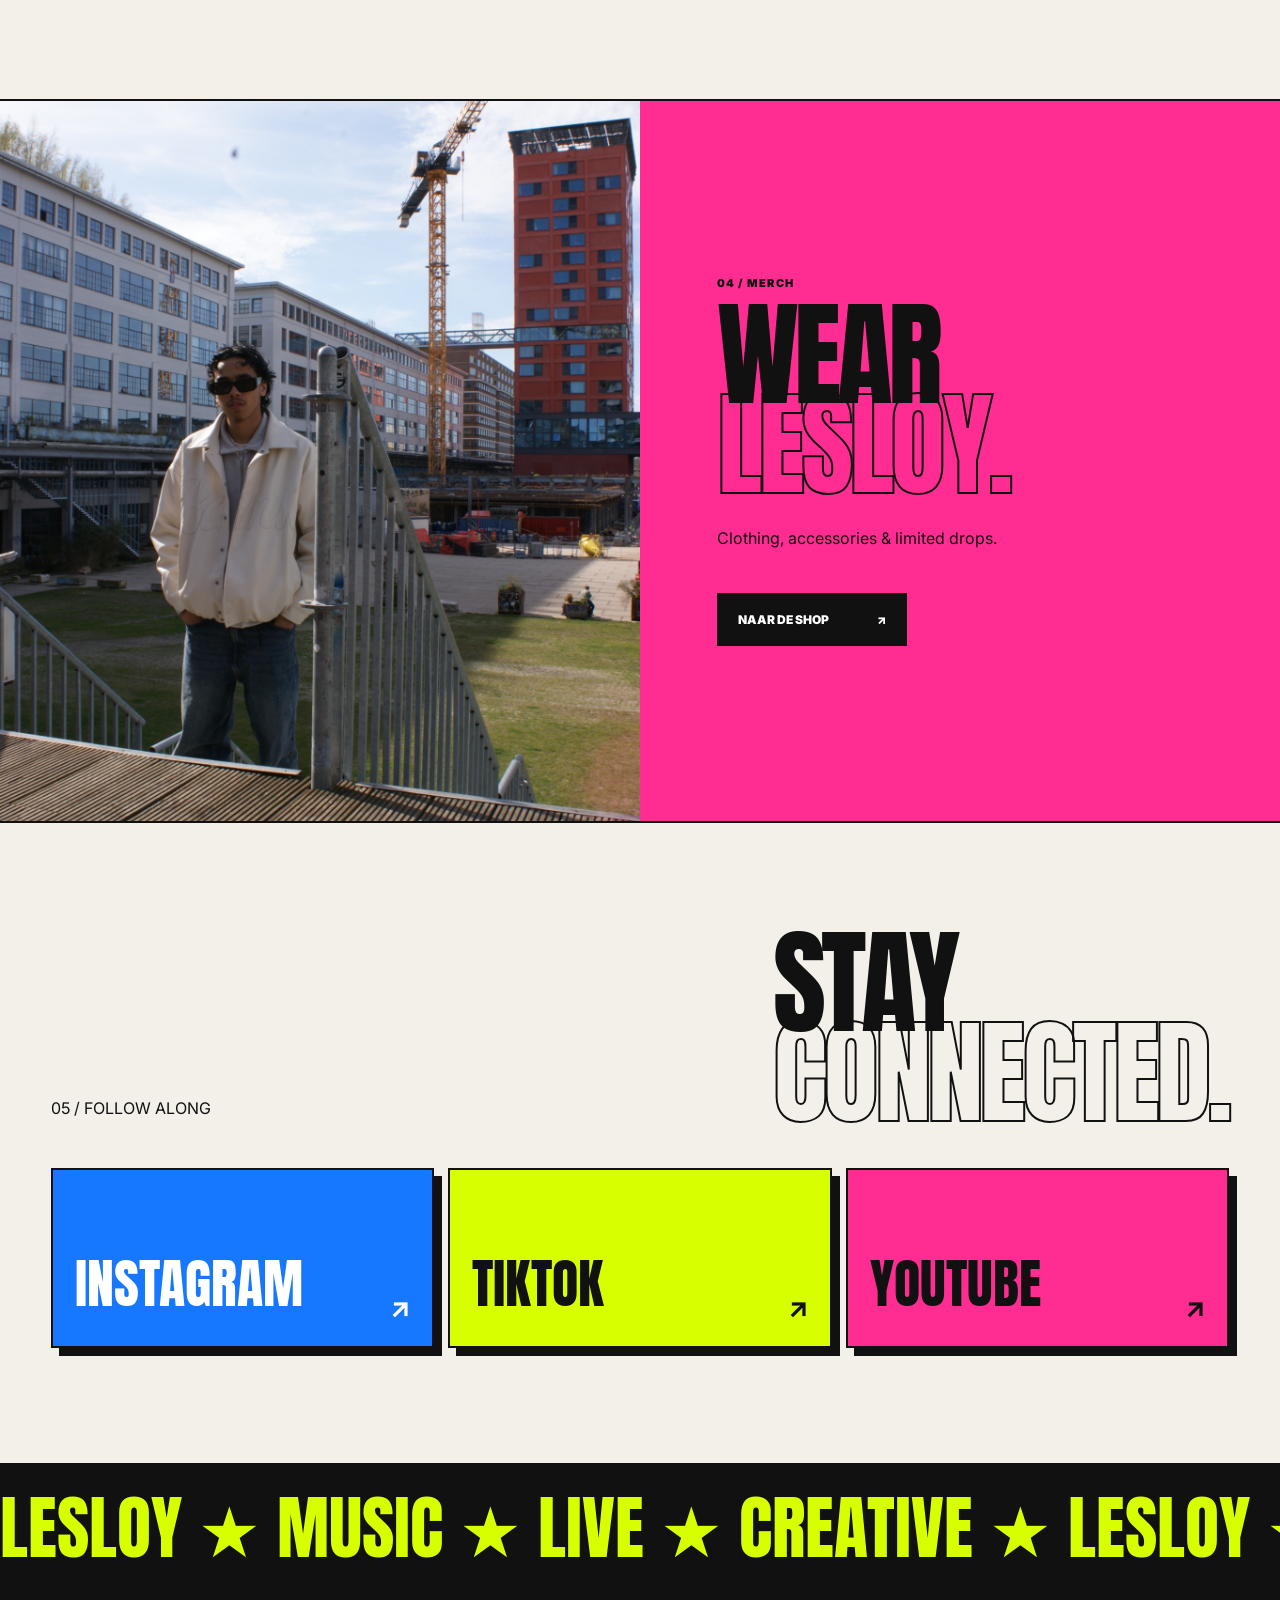
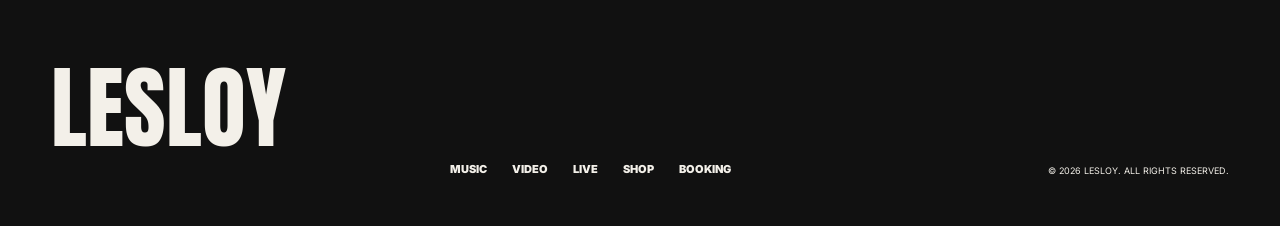
==== commit 86960d5a: "Add files via upload" ====
--- a/index.html
+++ b/index.html
@@ -21,7 +21,14 @@
       <a href="#live">Live</a>
       <a href="https://lesloy.store/en-eur" target="_blank" rel="noreferrer">Shop ↗</a>
     </nav>
-    <button class="menu" aria-label="menu"><i></i><i></i></button>
+    <button class="menu" aria-label="menu" aria-expanded="false"><i></i><i></i></button>
+    <div class="mobile-nav" aria-hidden="true">
+      <a href="#music">Music</a>
+      <a href="#video">Video</a>
+      <a href="#live">Live</a>
+      <a href="#shop">Shop</a>
+      <a href="#social">Socials</a>
+    </div>
   </header>
 
   <main id="top">
@@ -53,9 +60,9 @@
       <h2>GEEN<br><em>MORGEN</em> IS</h2>
       <p>De nieuwste muziek van Lesloy. Luister nu via je favoriete platform.</p>
       <div class="stream-row">
-        <a href="#" aria-label="Spotify">SPOTIFY ↗</a>
-        <a href="#" aria-label="YouTube">YOUTUBE ↗</a>
-        <a href="#" aria-label="Apple Music">APPLE MUSIC ↗</a>
+        <a href="https://open.spotify.com/artist/3W2bM4mQllA8Qyx6BVfeNW" target="_blank" rel="noreferrer">SPOTIFY ↗</a>
+        <a href="https://www.youtube.com/@LesleyYT-offi" target="_blank" rel="noreferrer">YOUTUBE ↗</a>
+        <span class="stream-disabled">APPLE MUSIC</span>
       </div>
     </div>
     <div class="release-art">
@@ -87,11 +94,11 @@
     <div class="show-card">
       <div class="show-date"><b>18</b><span>DEC<br>2026</span></div>
       <div><small>ANNATHEATER · HELMOND</small><h3>LESLOY: AND MORE</h3></div>
-      <a href="https://lesloy.store/pages/shows" target="_blank" rel="noreferrer">TICKETS ↗</a>
+      <a href="https://www.annatheater.nl/programma/1640/lesloy:-and-more.html" target="_blank" rel="noreferrer">TICKETS ↗</a>
     </div>
   </section>
 
-  <section class="shop">
+  <section class="shop" id="shop">
     <div class="shop-image"><img src="assets/hero.jpg" alt="Lesloy"></div>
     <div class="shop-copy">
       <small>04 / MERCH</small>
@@ -101,12 +108,12 @@
     </div>
   </section>
 
-  <section class="social">
+  <section class="social" id="social">
     <div class="social-head"><span>05 / FOLLOW ALONG</span><h2>STAY<br><em>CONNECTED.</em></h2></div>
     <div class="social-grid">
-      <a href="#" class="social-card blue">INSTAGRAM <b>↗</b></a>
-      <a href="#" class="social-card acid">TIKTOK <b>↗</b></a>
-      <a href="#" class="social-card pink">YOUTUBE <b>↗</b></a>
+      <a href="https://www.instagram.com/lesley.0492/" target="_blank" rel="noreferrer" class="social-card blue">INSTAGRAM <b>↗</b></a>
+      <a href="https://www.tiktok.com/@lesneysamuelsje" target="_blank" rel="noreferrer" class="social-card acid">TIKTOK <b>↗</b></a>
+      <a href="https://www.youtube.com/@LesleyYT-offi" target="_blank" rel="noreferrer" class="social-card pink">YOUTUBE <b>↗</b></a>
     </div>
   </section>
 
@@ -119,7 +126,7 @@
     <div class="footer-logo">LESLOY</div>
     <div class="footer-links">
       <a href="#music">Music</a><a href="#video">Video</a><a href="#live">Live</a>
-      <a href="https://lesloy.store/en-eur" target="_blank" rel="noreferrer">Shop</a>
+      <a href="#shop">Shop</a><a href="mailto:lesloyzakelijk@gmail.com">Booking</a>
     </div>
     <div class="footer-note">© 2026 LESLOY. ALL RIGHTS RESERVED.</div>
   </footer>
--- a/style.css
+++ b/style.css
@@ -149,3 +149,12 @@
  .hero-scroll{right:17px;bottom:30px}.intro-strip{padding:15px 17px}.intro-strip strong{font-size:11px}
  .gallery-grid{grid-template-columns:1fr 1fr}.p1,.p2,.p3,.p4{height:330px;margin:0}.social-grid{grid-template-columns:1fr}
 }
+
+.stream-disabled{font-size:11px;font-weight:900;opacity:.35;cursor:default;border-bottom:2px solid var(--ink);padding-bottom:4px}
+.mobile-nav{display:none}
+@media(max-width:900px){
+  .mobile-nav{position:fixed;z-index:19;inset:0;background:var(--acid);padding:120px 24px 30px;flex-direction:column;gap:12px}
+  .mobile-nav.open{display:flex}
+  .mobile-nav a{font:70px/.82 Anton;text-transform:uppercase;border-bottom:2px solid #111;padding:10px 0}
+  .menu{position:relative;z-index:25}
+}
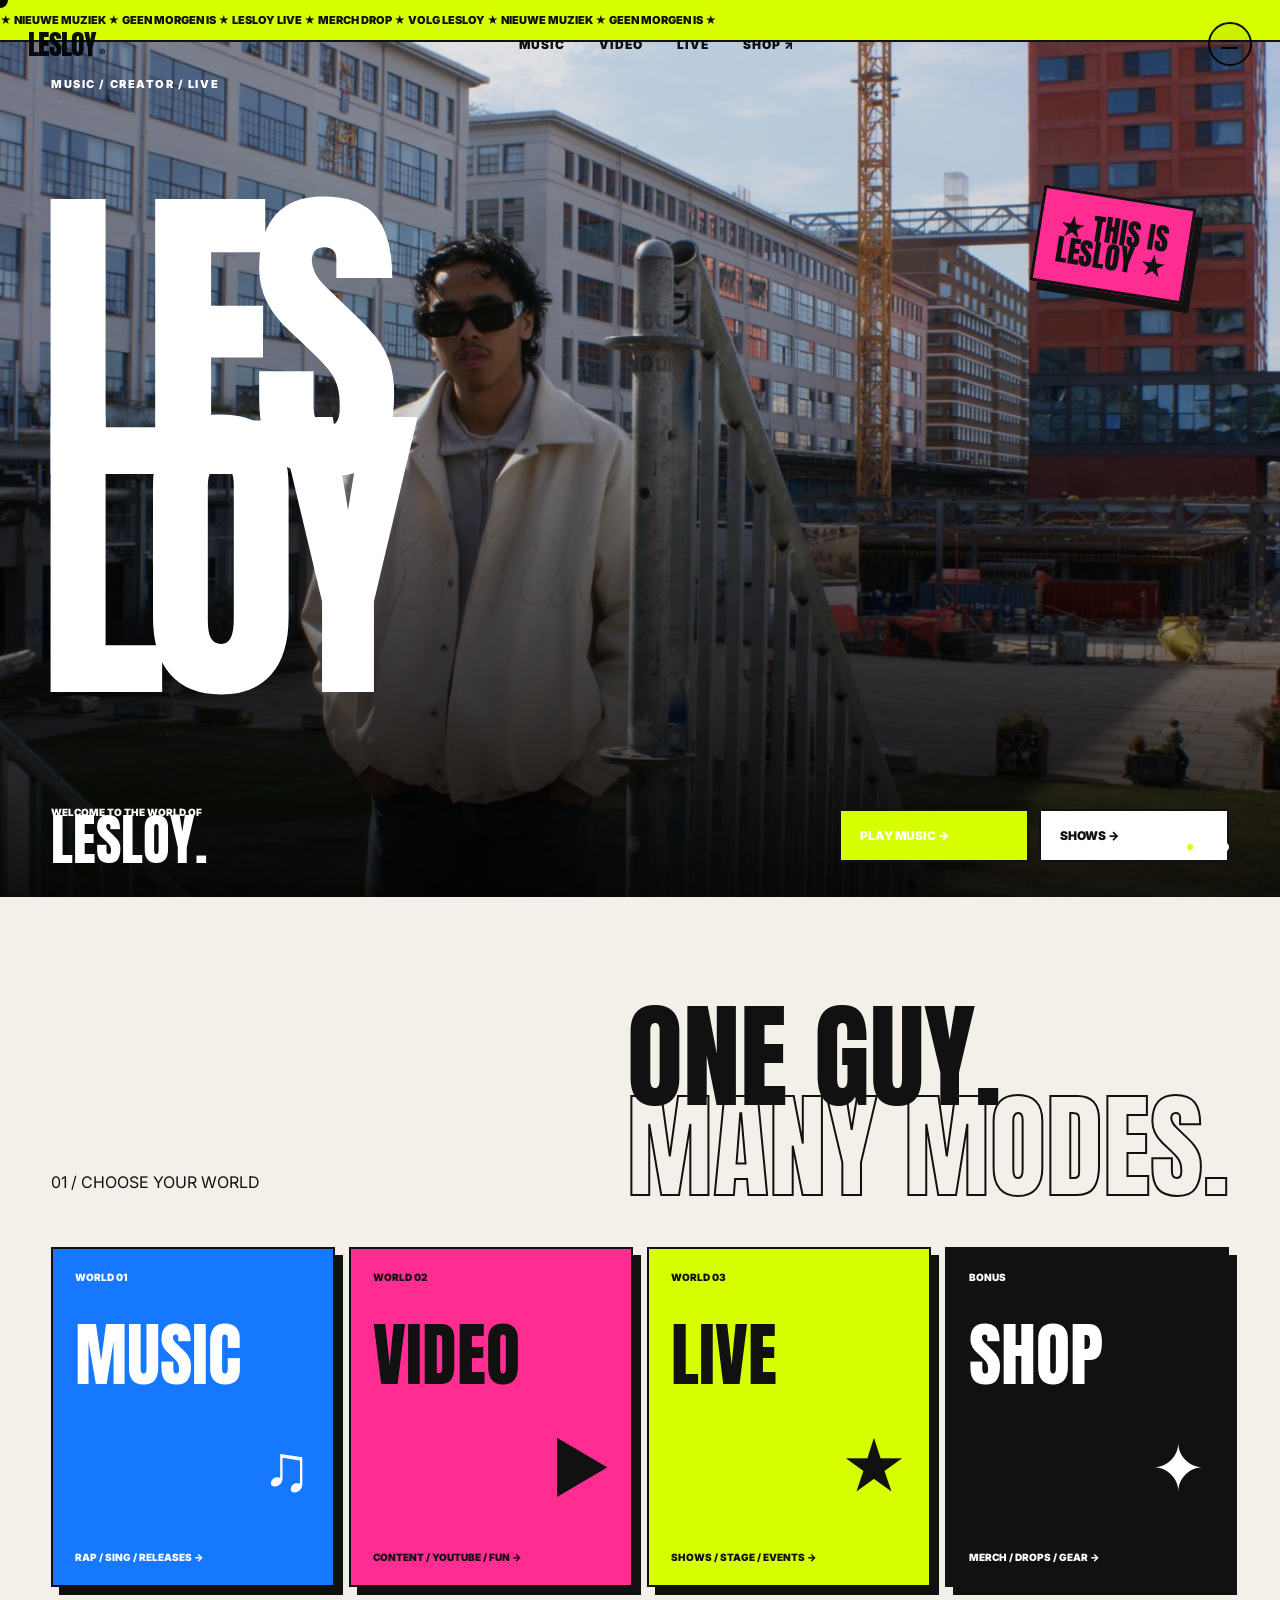
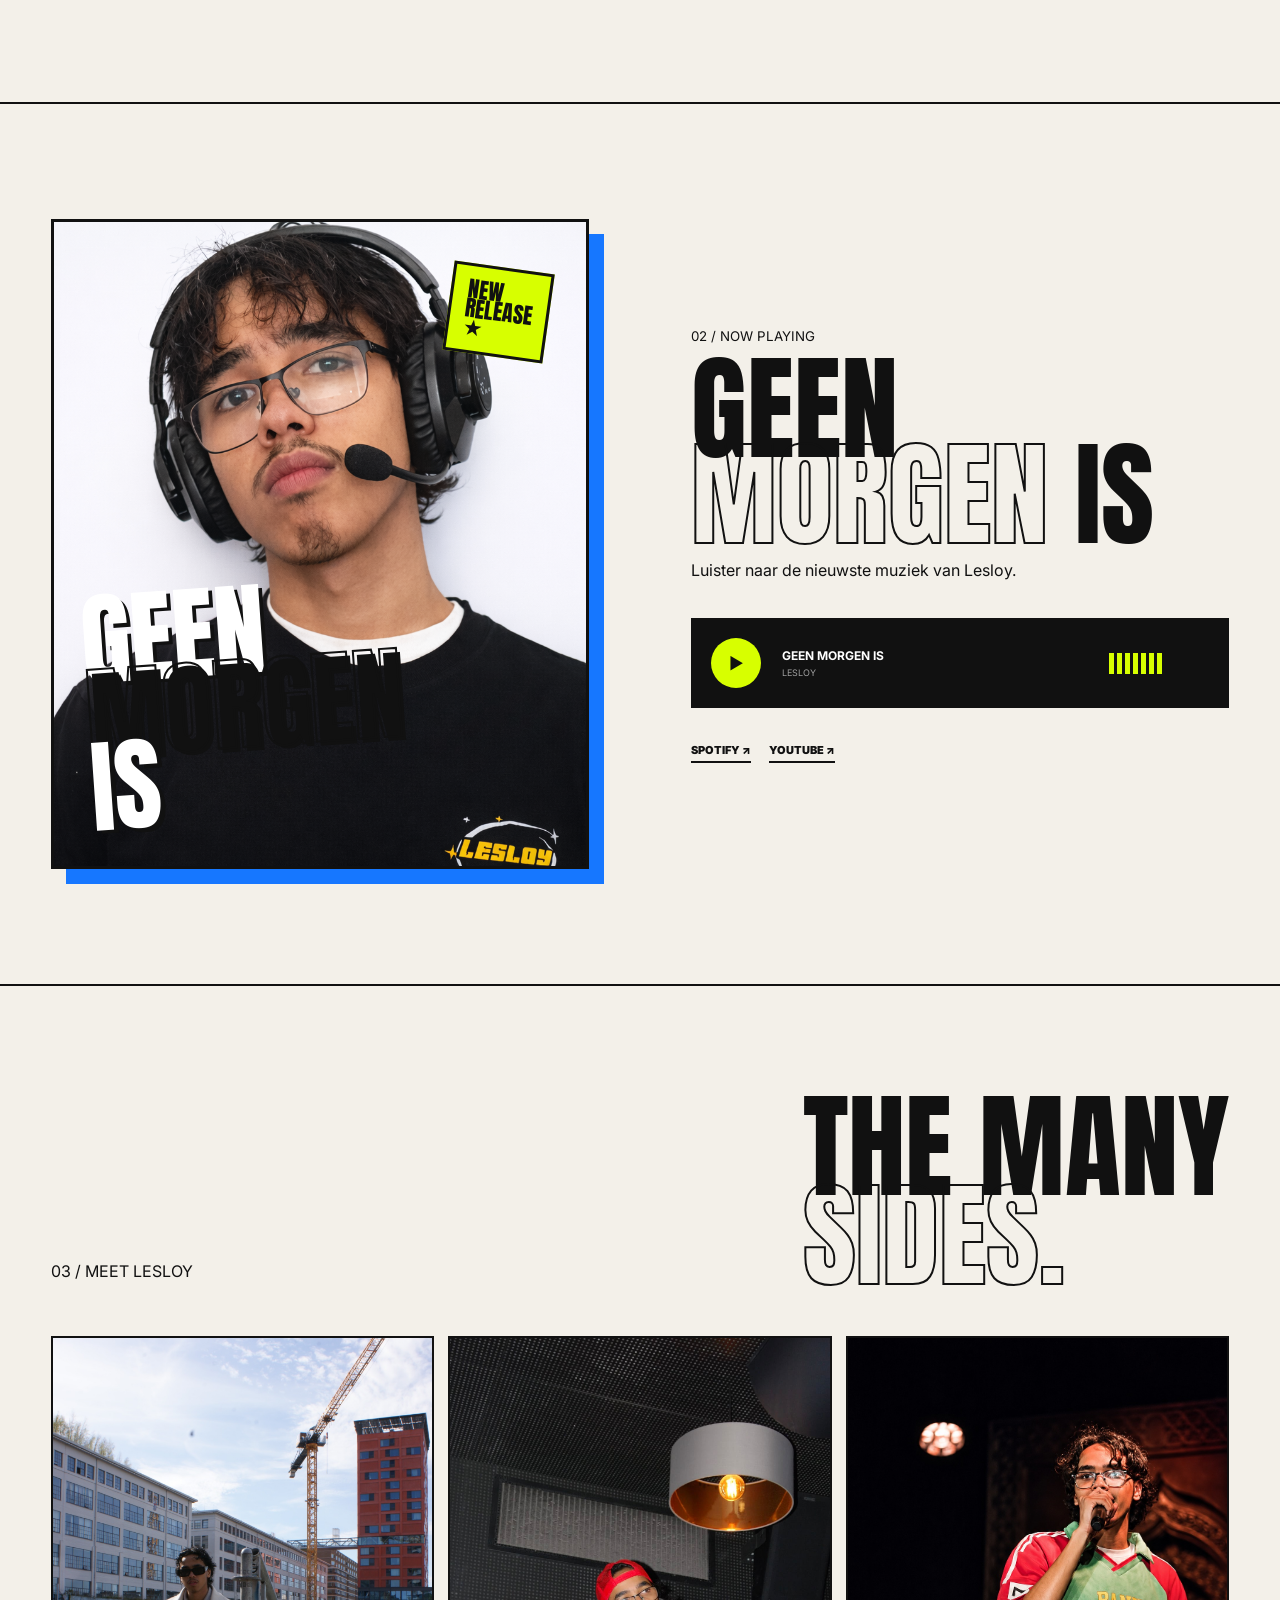
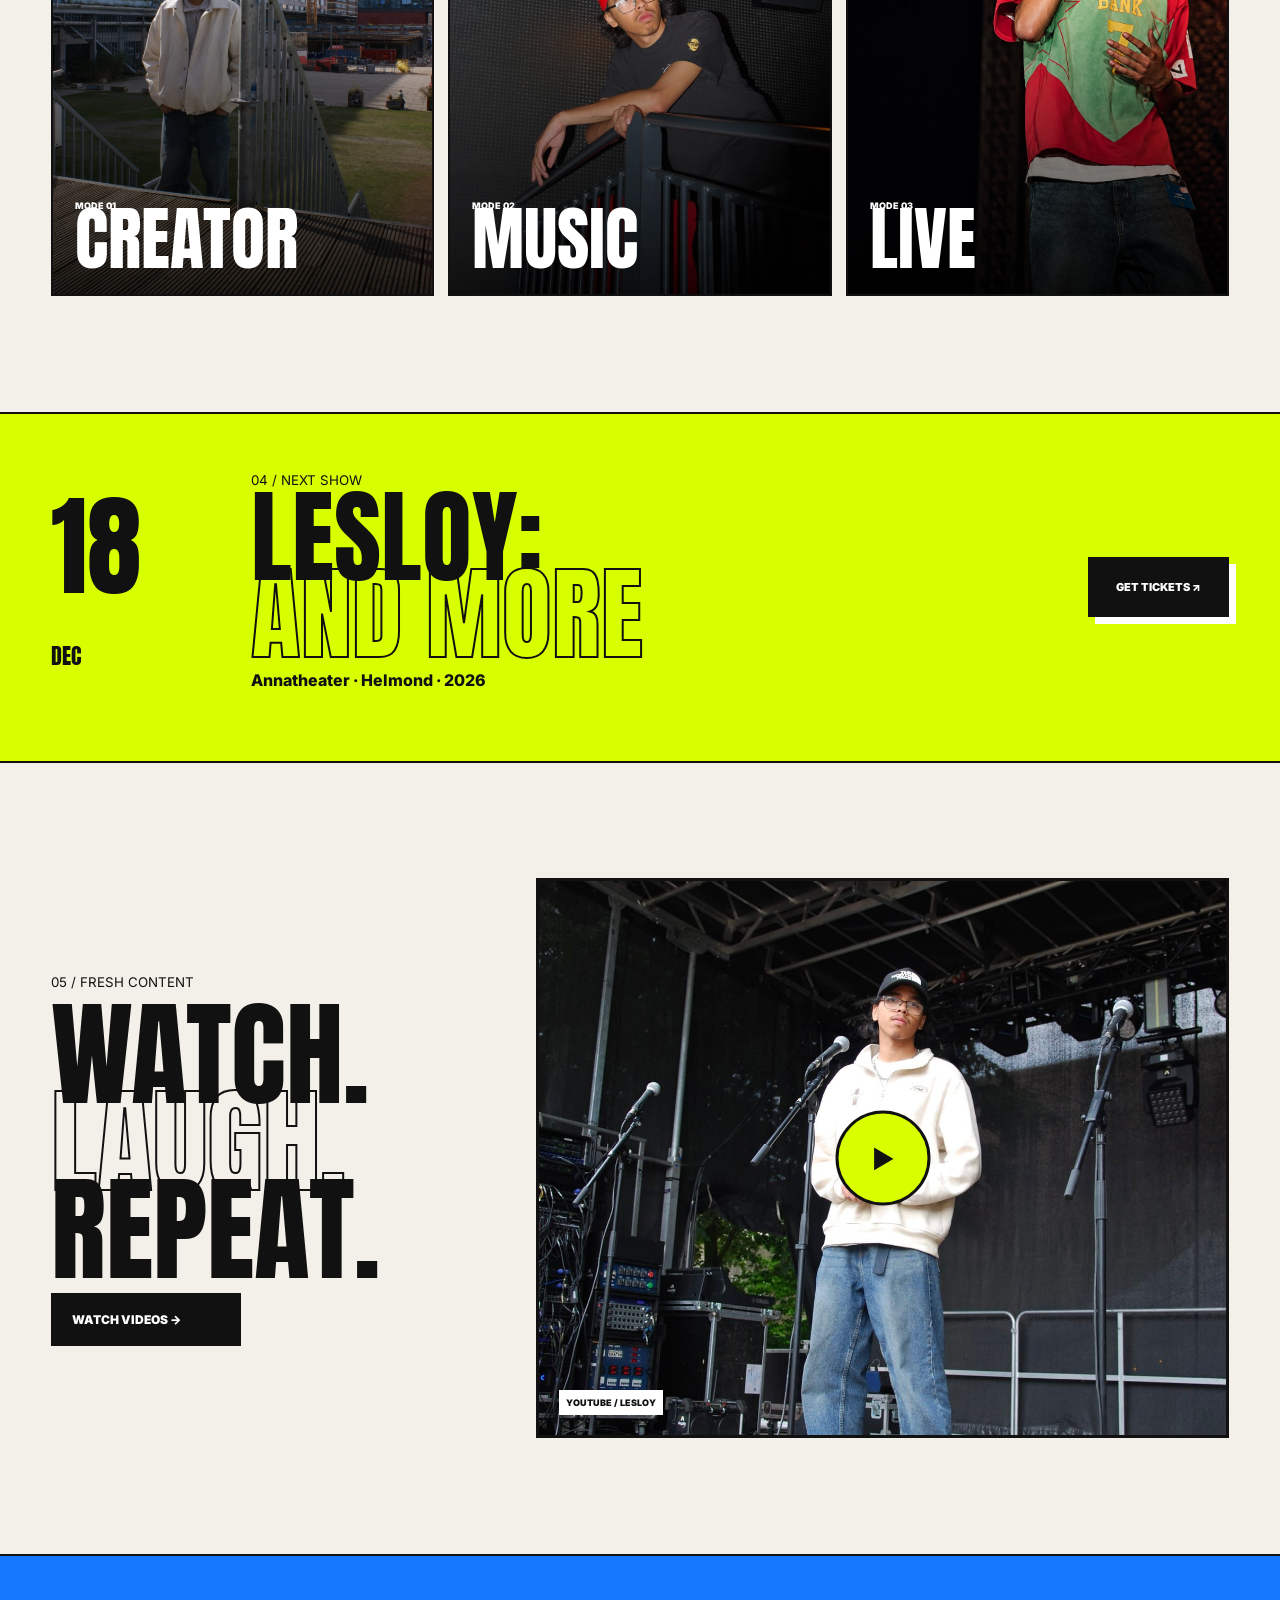
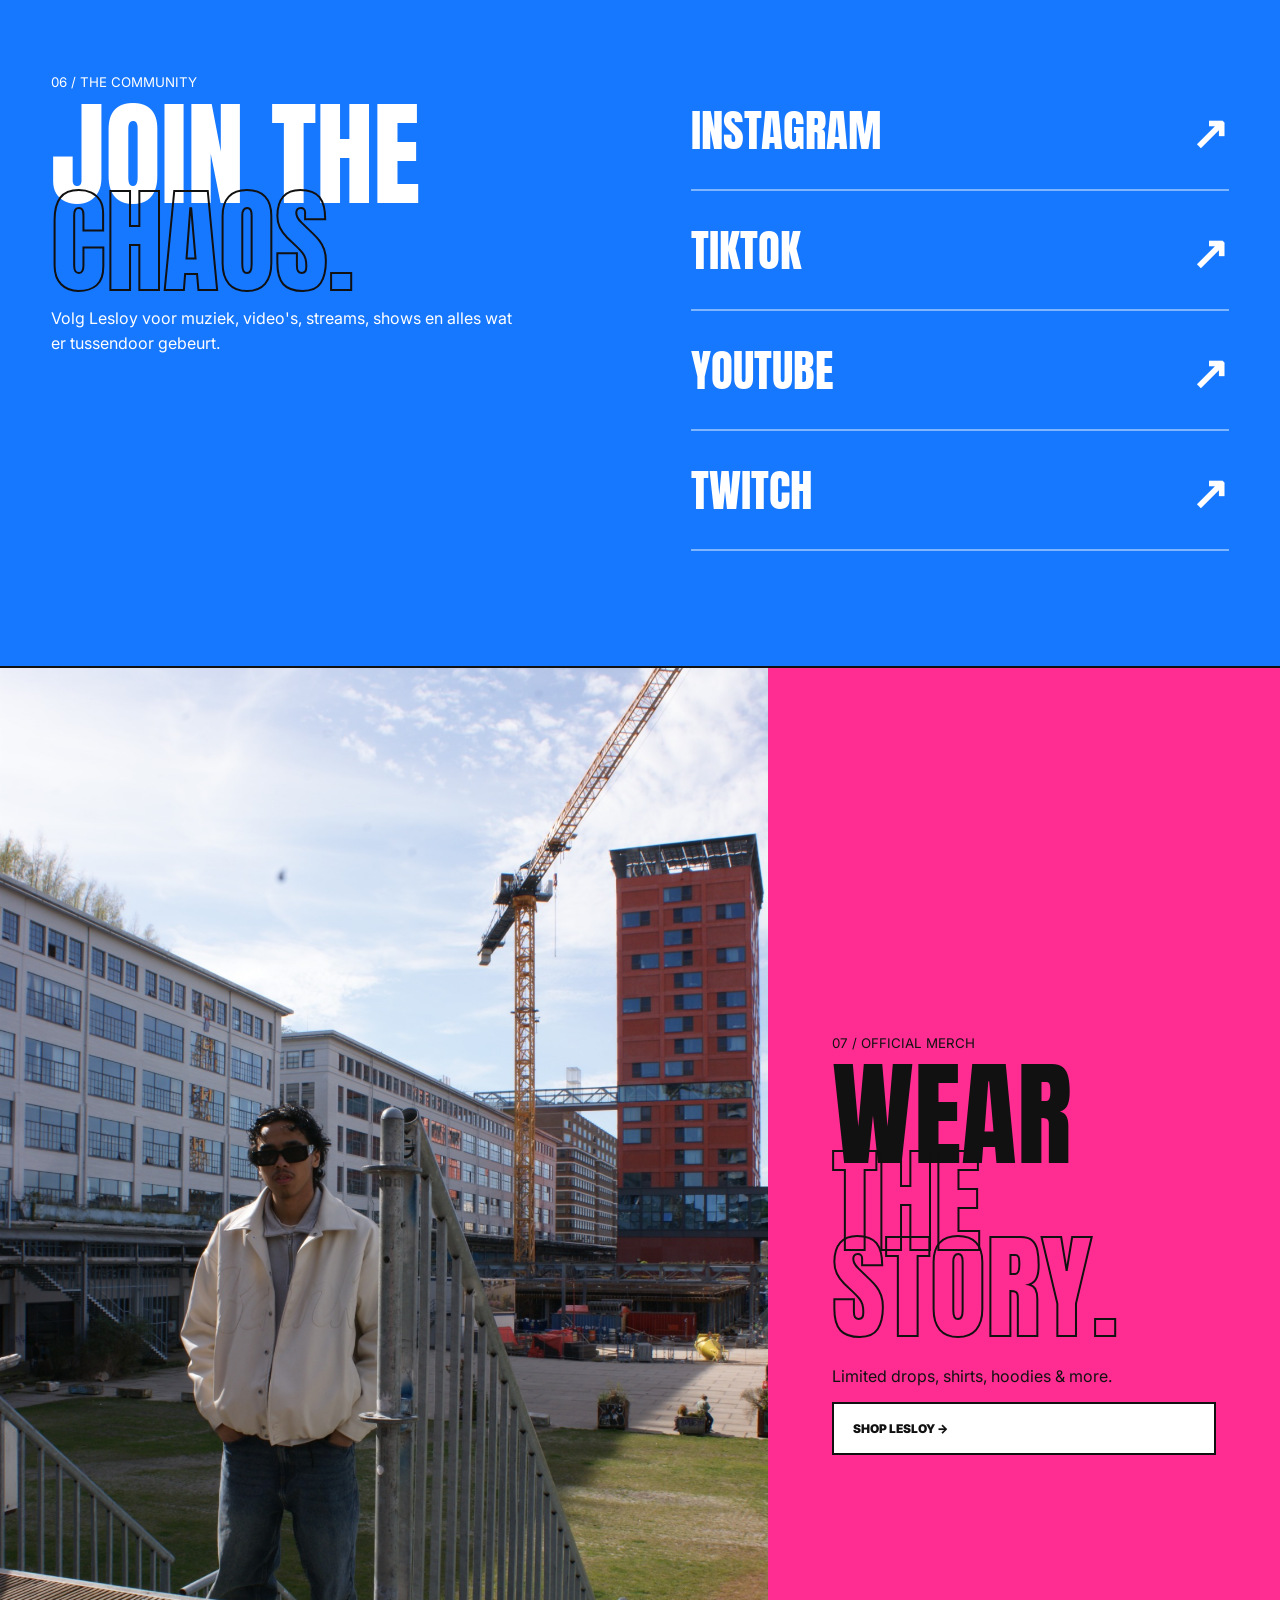
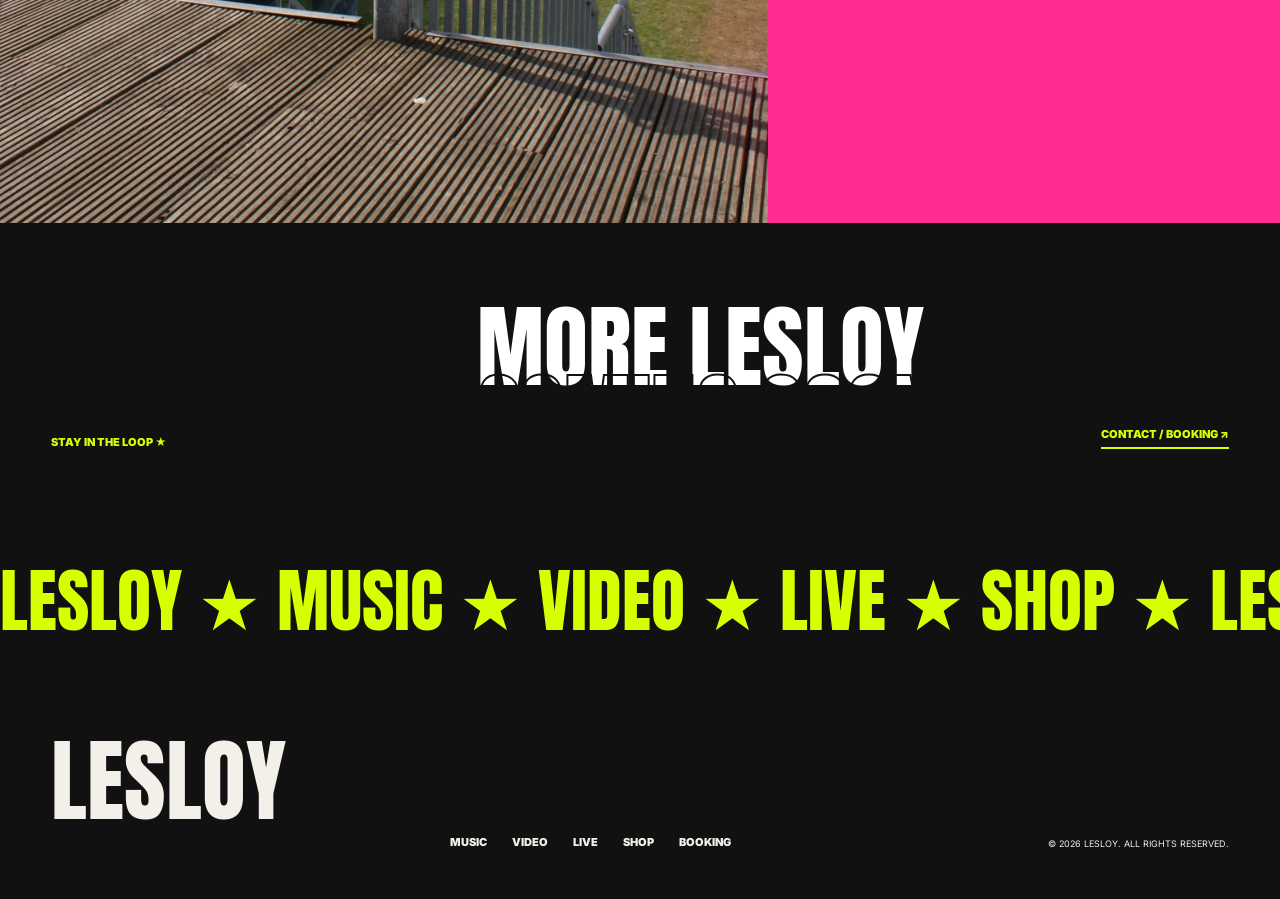
==== commit 903e37e4: "Add files via upload" ====
--- a/index.html
+++ b/index.html
@@ -32,94 +32,28 @@
   </header>
 
   <main id="top">
-  <section class="hero">
-    <div class="hero-photo"><img src="assets/hero.jpg" alt="Lesloy"></div>
-    <div class="hero-overlay"></div>
-    <div class="hero-word">LESLOY</div>
-    <div class="hero-tag">ARTIST / CREATOR / PERFORMER</div>
-    <div class="hero-sticker">NEW<br>ERA<br>★</div>
-    <div class="hero-copy">
-      <p>Music. Live. Creative.</p>
-      <div class="hero-actions">
-        <a class="btn acid" href="#music">Luister nu <span>→</span></a>
-        <a class="btn light" href="#live">Bekijk shows <span>→</span></a>
-      </div>
-    </div>
-    <div class="hero-scroll">SCROLL ↓</div>
-  </section>
-
-  <section class="intro-strip">
-    <span>WELCOME TO LESLOY</span>
-    <strong>NO FILTER. JUST ENERGY.</strong>
-    <span>★ 2026 ★</span>
-  </section>
-
-  <section class="release" id="music">
-    <div class="release-copy">
-      <small>01 / LATEST RELEASE</small>
-      <h2>GEEN<br><em>MORGEN</em> IS</h2>
-      <p>De nieuwste muziek van Lesloy. Luister nu via je favoriete platform.</p>
-      <div class="stream-row">
-        <a href="https://open.spotify.com/artist/3W2bM4mQllA8Qyx6BVfeNW" target="_blank" rel="noreferrer">SPOTIFY ↗</a>
-        <a href="https://www.youtube.com/@LesleyYT-offi" target="_blank" rel="noreferrer">YOUTUBE ↗</a>
-        <span class="stream-disabled">APPLE MUSIC</span>
-      </div>
-    </div>
-    <div class="release-art">
-      <div class="art-word">GEEN<br>MORGEN<br>IS</div>
-      <span>PLAY<br>NOW →</span>
-    </div>
-    <div class="release-photo"><img src="assets/portrait.png" alt="Lesloy portrait"></div>
-  </section>
-
-  <section class="gallery" id="video">
-    <div class="section-head">
-      <span>02 / LESLOY IRL</span>
-      <h2>REAL<br><em>MOMENTS.</em></h2>
-    </div>
-    <div class="gallery-grid">
-      <figure class="photo p1"><img src="assets/live-red.png" alt="Lesloy live"><figcaption>LIVE / 01</figcaption></figure>
-      <figure class="photo p2"><img src="assets/studio.png" alt="Lesloy studio"><figcaption>STUDIO / 02</figcaption></figure>
-      <figure class="photo p3"><img src="assets/stage.png" alt="Lesloy stage"><figcaption>STAGE / 03</figcaption></figure>
-      <figure class="photo p4"><img src="assets/piano.png" alt="Lesloy piano"><figcaption>MORE / 04</figcaption></figure>
-    </div>
-  </section>
-
-  <section class="live" id="live">
-    <div class="live-copy">
-      <small>03 / LIVE</small>
-      <h2>SEE YOU<br><em>IRL.</em></h2>
-      <p>Shows, events en live performances. Kom kijken, meezingen en meedoen.</p>
-    </div>
-    <div class="show-card">
-      <div class="show-date"><b>18</b><span>DEC<br>2026</span></div>
-      <div><small>ANNATHEATER · HELMOND</small><h3>LESLOY: AND MORE</h3></div>
-      <a href="https://www.annatheater.nl/programma/1640/lesloy:-and-more.html" target="_blank" rel="noreferrer">TICKETS ↗</a>
-    </div>
-  </section>
-
-  <section class="shop" id="shop">
-    <div class="shop-image"><img src="assets/hero.jpg" alt="Lesloy"></div>
-    <div class="shop-copy">
-      <small>04 / MERCH</small>
-      <h2>WEAR<br><em>LESLOY.</em></h2>
-      <p>Clothing, accessories & limited drops.</p>
-      <a class="btn dark" href="https://lesloy.store/en-eur" target="_blank" rel="noreferrer">Naar de shop <span>↗</span></a>
-    </div>
-  </section>
-
-  <section class="social" id="social">
-    <div class="social-head"><span>05 / FOLLOW ALONG</span><h2>STAY<br><em>CONNECTED.</em></h2></div>
-    <div class="social-grid">
-      <a href="https://www.instagram.com/lesley.0492/" target="_blank" rel="noreferrer" class="social-card blue">INSTAGRAM <b>↗</b></a>
-      <a href="https://www.tiktok.com/@lesneysamuelsje" target="_blank" rel="noreferrer" class="social-card acid">TIKTOK <b>↗</b></a>
-      <a href="https://www.youtube.com/@LesleyYT-offi" target="_blank" rel="noreferrer" class="social-card pink">YOUTUBE <b>↗</b></a>
-    </div>
-  </section>
-
-  <section class="marquee" aria-hidden="true">
-    <div>LESLOY ★ MUSIC ★ LIVE ★ CREATIVE ★ LESLOY ★ MUSIC ★ LIVE ★ CREATIVE ★</div>
-  </section>
+<div class="top-ticker"><div>★ NIEUWE MUZIEK ★ GEEN MORGEN IS ★ LESLOY LIVE ★ MERCH DROP ★ VOLG LESLOY ★ NIEUWE MUZIEK ★ GEEN MORGEN IS ★</div></div>
+<section class="mega-hero">
+<div class="hero-slide active"><img src="assets/hero.jpg" alt="Lesloy"></div><div class="hero-slide"><img src="assets/live-red.png" alt="Lesloy live"></div><div class="hero-slide"><img src="assets/stage.png" alt="Lesloy on stage"></div>
+<div class="hero-tint"></div><div class="hero-label">MUSIC / CREATOR / LIVE</div><div class="hero-mega">LES<br>LOY</div><div class="hero-badge">★ THIS IS<br>LESLOY ★</div>
+<div class="hero-bottom"><div><small>WELCOME TO THE WORLD OF</small><strong>LESLOY.</strong></div><div class="hero-buttons"><a class="btn acid" href="#music">PLAY MUSIC →</a><a class="btn light" href="pages/live.html">SHOWS →</a></div></div><div class="slider-dots"><b class="on"></b><b></b><b></b></div>
+</section>
+<section class="world"><div class="world-head"><span>01 / CHOOSE YOUR WORLD</span><h2>ONE GUY.<br><em>MANY MODES.</em></h2></div><div class="world-grid">
+<a class="world-card blue" href="pages/music.html"><span>WORLD 01</span><strong>MUSIC</strong><i>♫</i><small>RAP / SING / RELEASES →</small></a>
+<a class="world-card pink" href="pages/video.html"><span>WORLD 02</span><strong>VIDEO</strong><i>▶</i><small>CONTENT / YOUTUBE / FUN →</small></a>
+<a class="world-card acid" href="pages/live.html"><span>WORLD 03</span><strong>LIVE</strong><i>★</i><small>SHOWS / STAGE / EVENTS →</small></a>
+<a class="world-card dark" href="pages/shop.html"><span>BONUS</span><strong>SHOP</strong><i>✦</i><small>MERCH / DROPS / GEAR →</small></a>
+</div></section>
+<section class="music-feature" id="music"><div class="music-art"><img src="assets/portrait.png" alt="Lesloy"><div class="music-stamp">NEW<br>RELEASE<br>★</div><div class="music-title">GEEN<br><em>MORGEN</em><br>IS</div></div><div class="music-copy"><small>02 / NOW PLAYING</small><h2>GEEN<br><em>MORGEN</em> IS</h2><p>Luister naar de nieuwste muziek van Lesloy.</p><div class="fake-player"><div class="play-circle">▶</div><div><b>GEEN MORGEN IS</b><small>LESLOY</small></div><div class="bars"><i></i><i></i><i></i><i></i><i></i><i></i><i></i></div></div><div class="stream-row"><a href="https://open.spotify.com/artist/3W2bM4mQllA8Qyx6BVfeNW" target="_blank">SPOTIFY ↗</a><a href="https://www.youtube.com/@LesleyYT-offi" target="_blank">YOUTUBE ↗</a></div></div></section>
+<section class="character-section"><div class="character-head"><span>03 / MEET LESLOY</span><h2>THE MANY<br><em>SIDES.</em></h2></div><div class="character-grid">
+<article><img src="assets/hero.jpg" alt="Lesloy creator"><div><small>MODE 01</small><strong>CREATOR</strong></div></article><article><img src="assets/studio.png" alt="Lesloy studio"><div><small>MODE 02</small><strong>MUSIC</strong></div></article><article><img src="assets/live-red.png" alt="Lesloy live"><div><small>MODE 03</small><strong>LIVE</strong></div></article>
+</div></section>
+<section class="live-feature"><div class="live-number">18<br><span>DEC</span></div><div><small>04 / NEXT SHOW</small><h2>LESLOY:<br><em>AND MORE</em></h2><p>Annatheater · Helmond · 2026</p></div><a class="ticket-button" href="https://www.annatheater.nl/programma/1640/lesloy:-and-more.html" target="_blank">GET TICKETS ↗</a></section>
+<section class="content-feature"><div class="content-copy"><small>05 / FRESH CONTENT</small><h2>WATCH.<br><em>LAUGH.</em><br>REPEAT.</h2><a class="btn dark" href="pages/video.html">WATCH VIDEOS →</a></div><a class="content-video" href="https://www.youtube.com/@LesleyYT-offi" target="_blank"><img src="assets/stage.png" alt="Lesloy video"><div class="big-play">▶</div><span>YOUTUBE / LESLOY</span></a></section>
+<section class="community"><div class="community-copy"><small>06 / THE COMMUNITY</small><h2>JOIN THE<br><em>CHAOS.</em></h2><p>Volg Lesloy voor muziek, video's, streams, shows en alles wat er tussendoor gebeurt.</p></div><div class="community-links"><a href="https://www.instagram.com/lesley.0492/" target="_blank">INSTAGRAM <b>↗</b></a><a href="https://www.tiktok.com/@lesneysamuelsje" target="_blank">TIKTOK <b>↗</b></a><a href="https://www.youtube.com/@LesleyYT-offi" target="_blank">YOUTUBE <b>↗</b></a><a href="https://www.twitch.tv/lesloyaap" target="_blank">TWITCH <b>↗</b></a></div></section>
+<section class="shop-banner"><div class="shop-banner-photo"><img src="assets/hero.jpg" alt="Lesloy merch"></div><div class="shop-banner-copy"><small>07 / OFFICIAL MERCH</small><h2>WEAR<br><em>THE STORY.</em></h2><p>Limited drops, shirts, hoodies & more.</p><a class="btn light" href="https://lesloy.store/en-eur" target="_blank">SHOP LESLOY →</a></div></section>
+<section class="newsletter"><span>STAY IN THE LOOP ★</span><h2>MORE LESLOY<br><em>COMING SOON.</em></h2><a href="mailto:lesloyzakelijk@gmail.com">CONTACT / BOOKING ↗</a></section>
+<section class="marquee"><div>LESLOY ★ MUSIC ★ VIDEO ★ LIVE ★ SHOP ★ LESLOY ★ MUSIC ★ VIDEO ★ LIVE ★ SHOP ★</div></section>
 </main>
 
   <footer>
--- a/style.css
+++ b/style.css
@@ -158,3 +158,66 @@
   .mobile-nav a{font:70px/.82 Anton;text-transform:uppercase;border-bottom:2px solid #111;padding:10px 0}
   .menu{position:relative;z-index:25}
 }
+
+/* LESLOY inner pages */
+.page-hero{min-height:68vh;padding:150px 4vw 60px;display:flex;align-items:end;position:relative;overflow:hidden;border-bottom:2px solid #111}
+.page-hero .eyebrow{position:absolute;top:120px;left:4vw;font-size:11px;font-weight:900;letter-spacing:.12em}
+.page-hero h1{font:clamp(110px,20vw,300px)/.72 Anton;margin:0;letter-spacing:-.055em;position:relative;z-index:2}
+.page-hero .hero-shape{position:absolute;width:32vw;height:32vw;right:7vw;top:15%;background:var(--acid);border:3px solid #111;transform:rotate(8deg)}
+.page-hero .hero-shape:after{content:"LESLOY";position:absolute;font:clamp(80px,13vw,210px) Anton;color:transparent;-webkit-text-stroke:2px #111;transform:rotate(-8deg);left:-10%;top:15%}
+.page-wrap{padding:80px 4vw}
+.page-intro{display:grid;grid-template-columns:1fr 1.5fr;gap:8vw;margin-bottom:80px}
+.page-intro h2{font:clamp(65px,8vw,125px)/.78 Anton;margin:0}
+.page-intro p{font-size:18px;line-height:1.6;max-width:650px}
+.release-list{display:grid;grid-template-columns:repeat(2,1fr);gap:18px}
+.release-card{border:2px solid #111;background:#111;color:#fff;min-height:470px;position:relative;overflow:hidden}
+.release-card .cover{height:100%;position:absolute;inset:0}
+.release-card .cover:after{content:"";position:absolute;inset:0;background:linear-gradient(transparent 30%,rgba(0,0,0,.88))}
+.release-card .cover .art{position:absolute;left:8%;bottom:12%;z-index:2;font:clamp(65px,8vw,125px)/.75 Anton;color:#fff;transform:rotate(-5deg)}
+.release-card .meta{position:absolute;z-index:3;left:24px;right:24px;bottom:22px;display:flex;justify-content:space-between;align-items:end}
+.release-card .meta small{font-size:10px;font-weight:900}
+.release-card .meta a{background:var(--acid);color:#111;border:2px solid #111;padding:12px 15px;font-size:10px;font-weight:900}
+.video-grid{display:grid;grid-template-columns:1.4fr .8fr;gap:18px}
+.video-card{position:relative;min-height:430px;border:2px solid #111;overflow:hidden;background:#111}
+.video-card img{transition:.6s}
+.video-card:hover img{transform:scale(1.04)}
+.video-card:after{content:"";position:absolute;inset:0;background:linear-gradient(transparent 45%,rgba(0,0,0,.82))}
+.video-card .video-copy{position:absolute;z-index:2;bottom:25px;left:25px;color:#fff}
+.video-card h3{font:65px/.8 Anton;margin:5px 0}
+.video-card span{font-size:10px;font-weight:900}
+.video-card .play{position:absolute;z-index:3;right:20px;top:20px;background:var(--acid);border:2px solid #111;width:60px;height:60px;border-radius:50%;display:grid;place-items:center;font-weight:900}
+.shows-list{border-top:2px solid #111}
+.show-row{display:grid;grid-template-columns:140px 1fr 160px;gap:30px;align-items:center;padding:30px 0;border-bottom:2px solid #111}
+.show-row .date{font:70px/.7 Anton}
+.show-row h3{font:42px/.9 Anton;margin:5px 0}
+.show-row small{font-size:10px;font-weight:900}
+.show-row a{justify-self:end;border:2px solid #111;background:var(--acid);padding:15px 18px;font-size:10px;font-weight:900}
+.shop-grid{display:grid;grid-template-columns:1fr 1fr;gap:18px}
+.shop-feature{min-height:600px;border:2px solid #111;position:relative;overflow:hidden}
+.shop-feature img{transition:.6s}
+.shop-feature:hover img{transform:scale(1.04)}
+.shop-feature .shop-label{position:absolute;z-index:2;left:25px;bottom:25px;font:70px/.8 Anton;color:#fff;text-shadow:3px 3px 0 #111}
+.shop-side{background:var(--pink);border:2px solid #111;padding:55px;display:flex;flex-direction:column;justify-content:center}
+.shop-side h2{font:clamp(80px,10vw,150px)/.76 Anton;margin:0 0 25px}
+.contact-box{background:var(--acid);border:3px solid #111;padding:40px;box-shadow:12px 12px 0 #111}
+.contact-box h3{font:60px/.8 Anton;margin:0 0 20px}
+.contact-box a{font-weight:900;border-bottom:2px solid #111}
+@media(max-width:900px){
+ .page-hero{min-height:55vh;padding:120px 17px 45px}.page-hero .eyebrow{top:85px;left:17px}.page-hero .hero-shape{width:55vw;height:55vw;right:-10vw;top:20%}
+ .page-intro{grid-template-columns:1fr;gap:30px}.page-wrap{padding:60px 17px}
+ .release-list,.video-grid,.shop-grid{grid-template-columns:1fr}.release-card{min-height:430px}
+ .show-row{grid-template-columns:80px 1fr;gap:18px}.show-row a{grid-column:2;justify-self:start}.show-row .date{font-size:48px}
+ .shop-side{padding:35px}
+}
+
+.reveal{opacity:0;transform:translateY(30px);transition:.7s ease}.reveal.in{opacity:1;transform:none}
+
+.top-ticker{background:var(--acid);border-bottom:2px solid #111;overflow:hidden;white-space:nowrap;padding:13px 0;font-size:11px;font-weight:900}.top-ticker div{display:inline-block;animation:marquee 24s linear infinite}
+.mega-hero{height:calc(100svh - 45px);min-height:680px;position:relative;overflow:hidden;background:#111;color:#fff}.hero-slide{position:absolute;inset:0;opacity:0;transition:opacity .7s}.hero-slide.active{opacity:1}.hero-tint{position:absolute;inset:0;background:linear-gradient(180deg,rgba(0,0,0,.1),rgba(0,0,0,.15) 42%,rgba(0,0,0,.88))}.hero-label{position:absolute;z-index:3;top:35px;left:4vw;font-size:11px;font-weight:900;letter-spacing:.14em}.hero-mega{position:absolute;z-index:3;left:3vw;top:22%;font:clamp(150px,25vw,410px)/.68 Anton;letter-spacing:-.07em}.hero-badge{position:absolute;z-index:4;right:7vw;top:18%;background:var(--pink);color:#111;border:3px solid #111;padding:20px 18px;font:30px/.85 Anton;transform:rotate(9deg);box-shadow:8px 8px 0 #111}.mega-hero .hero-bottom{position:absolute;z-index:4;bottom:35px;left:4vw;right:4vw;display:flex;justify-content:space-between;align-items:end}.mega-hero .hero-bottom small{display:block;font-size:10px;font-weight:900}.mega-hero .hero-bottom strong{display:block;font:55px/.8 Anton}.hero-buttons{display:flex;gap:10px}.slider-dots{position:absolute;z-index:5;right:4vw;bottom:45px;display:flex;gap:7px}.slider-dots b{width:10px;height:10px;border:2px solid #fff;border-radius:50%}.slider-dots b.on{background:var(--acid)}
+.world,.character-section{padding:9vw 4vw;border-bottom:2px solid #111}.world-head,.character-head{display:flex;justify-content:space-between;align-items:end;margin-bottom:55px}.world-head h2,.character-head h2{font:clamp(70px,9vw,145px)/.78 Anton;margin:0}.world-grid{display:grid;grid-template-columns:repeat(4,1fr);gap:14px}.world-card{min-height:340px;border:2px solid #111;padding:22px;display:flex;flex-direction:column;justify-content:space-between;box-shadow:8px 8px 0 #111;transition:.2s}.world-card:hover{transform:translate(-5px,-5px)}.world-card span,.world-card small{font-size:10px;font-weight:900}.world-card strong{font:70px/.8 Anton}.world-card i{font-style:normal;font-size:65px;align-self:end}.world-card.blue{background:var(--blue);color:#fff}.world-card.pink{background:var(--pink)}.world-card.acid{background:var(--acid)}.world-card.dark{background:#111;color:#fff}
+.music-feature{display:grid;grid-template-columns:1fr 1fr;gap:8vw;padding:9vw 4vw;border-bottom:2px solid #111;align-items:center}.music-art{height:650px;position:relative;overflow:hidden;border:3px solid #111;box-shadow:15px 15px 0 var(--blue)}.music-title{position:absolute;z-index:2;left:6%;bottom:8%;font:clamp(70px,8vw,130px)/.72 Anton;color:#fff;text-shadow:4px 4px 0 #111;transform:rotate(-4deg)}.music-stamp{position:absolute;z-index:3;right:7%;top:7%;background:var(--acid);color:#111;border:3px solid #111;padding:14px;font:22px/.85 Anton;transform:rotate(8deg)}.music-copy h2{font:clamp(80px,9vw,145px)/.75 Anton;margin:20px 0}.music-copy p{line-height:1.6}.fake-player{margin-top:35px;background:#111;color:#fff;border:2px solid #111;padding:18px;display:grid;grid-template-columns:55px 1fr 100px;gap:16px;align-items:center}.play-circle{width:50px;height:50px;border-radius:50%;background:var(--acid);color:#111;display:grid;place-items:center}.fake-player b,.fake-player small{display:block}.fake-player b{font-size:12px}.fake-player small{font-size:9px;opacity:.6;margin-top:4px}.bars{height:35px;display:flex;align-items:center;gap:3px}.bars i{width:5px;background:var(--acid);height:60%;animation:pulse .8s infinite alternate}@keyframes pulse{to{transform:scaleY(.35)}}
+.character-grid{display:grid;grid-template-columns:repeat(3,1fr);gap:14px}.character-grid article{height:560px;position:relative;overflow:hidden;border:2px solid #111}.character-grid article:after{content:"";position:absolute;inset:0;background:linear-gradient(transparent 45%,rgba(0,0,0,.8))}.character-grid img{transition:.6s}.character-grid article:hover img{transform:scale(1.06)}.character-grid article div{position:absolute;z-index:2;left:22px;bottom:22px;color:#fff}.character-grid small{display:block;font-size:9px;font-weight:900}.character-grid strong{font:70px/.8 Anton}
+.live-feature{background:var(--acid);border-bottom:2px solid #111;padding:55px 4vw;display:grid;grid-template-columns:160px 1fr auto;gap:40px;align-items:center}.live-number{font:110px/.65 Anton}.live-number span{font-size:22px}.live-feature h2{font:clamp(65px,8vw,120px)/.76 Anton;margin:10px 0}.live-feature p{font-weight:800}.ticket-button{border:3px solid #111;background:#111;color:#fff;padding:20px 25px;font-size:11px;font-weight:900;box-shadow:7px 7px 0 #fff}
+.content-feature{display:grid;grid-template-columns:.8fr 1.4fr;gap:7vw;padding:9vw 4vw;border-bottom:2px solid #111;align-items:center}.content-copy h2{font:clamp(75px,9vw,145px)/.76 Anton;margin:20px 0}.content-video{height:560px;border:3px solid #111;position:relative;overflow:hidden}.content-video:hover img{transform:scale(1.04)}.content-video img{transition:.6s}.content-video span{position:absolute;z-index:2;left:20px;bottom:20px;background:#fff;padding:7px;font-size:9px;font-weight:900}.big-play{position:absolute;z-index:3;left:50%;top:50%;transform:translate(-50%,-50%);width:95px;height:95px;border-radius:50%;display:grid;place-items:center;background:var(--acid);border:3px solid #111;font-size:25px}
+.community{display:grid;grid-template-columns:1fr 1fr;gap:8vw;padding:9vw 4vw;background:var(--blue);color:#fff;border-bottom:2px solid #111}.community-copy h2{font:clamp(80px,9vw,145px)/.76 Anton;margin:20px 0}.community-copy p{max-width:470px;line-height:1.6}.community-links{display:flex;flex-direction:column}.community-links a{padding:25px 0;border-bottom:2px solid rgba(255,255,255,.45);display:flex;justify-content:space-between;font:45px Anton}.shop-banner{display:grid;grid-template-columns:1.2fr .8fr;min-height:680px;border-bottom:2px solid #111}.shop-banner-photo{min-height:680px}.shop-banner-copy{background:var(--pink);padding:8vw 5vw;display:flex;flex-direction:column;justify-content:center}.shop-banner-copy h2{font:clamp(80px,9vw,145px)/.75 Anton;margin:20px 0}.newsletter{padding:7vw 4vw;background:#111;color:#fff;display:grid;grid-template-columns:1fr 1.5fr auto;align-items:end;gap:30px}.newsletter span{color:var(--acid);font-size:11px;font-weight:900}.newsletter h2{font:clamp(60px,7vw,110px)/.75 Anton;margin:0}.newsletter a{color:var(--acid);font-size:11px;font-weight:900;border-bottom:2px solid var(--acid);padding-bottom:6px}
+@media(max-width:900px){.top-ticker{font-size:9px}.mega-hero{height:760px;min-height:0}.hero-mega{font-size:34vw;top:25%}.hero-badge{font-size:22px;right:5vw}.mega-hero .hero-bottom{display:block;bottom:24px;left:17px}.mega-hero .hero-bottom strong{font-size:42px}.hero-buttons{flex-direction:column;margin-top:15px}.slider-dots{right:17px;bottom:32px}.world,.character-section{padding:18vw 17px}.world-head,.character-head{display:block}.world-grid{grid-template-columns:1fr 1fr}.world-card{min-height:260px}.world-card strong{font-size:50px}.world-card i{font-size:45px}.music-feature,.content-feature,.community{grid-template-columns:1fr;padding:18vw 17px}.music-art{height:520px}.fake-player{grid-template-columns:50px 1fr}.bars{display:none}.character-grid{grid-template-columns:1fr}.character-grid article{height:480px}.live-feature{grid-template-columns:80px 1fr;padding:40px 17px;gap:18px}.live-number{font-size:75px}.live-feature h2{font-size:65px}.ticket-button{grid-column:2;justify-self:start}.content-video{height:430px}.community-links a{font-size:35px}.shop-banner{grid-template-columns:1fr}.shop-banner-photo{min-height:520px}.newsletter{grid-template-columns:1fr;padding:15vw 17px}.newsletter h2{font-size:65px}}
